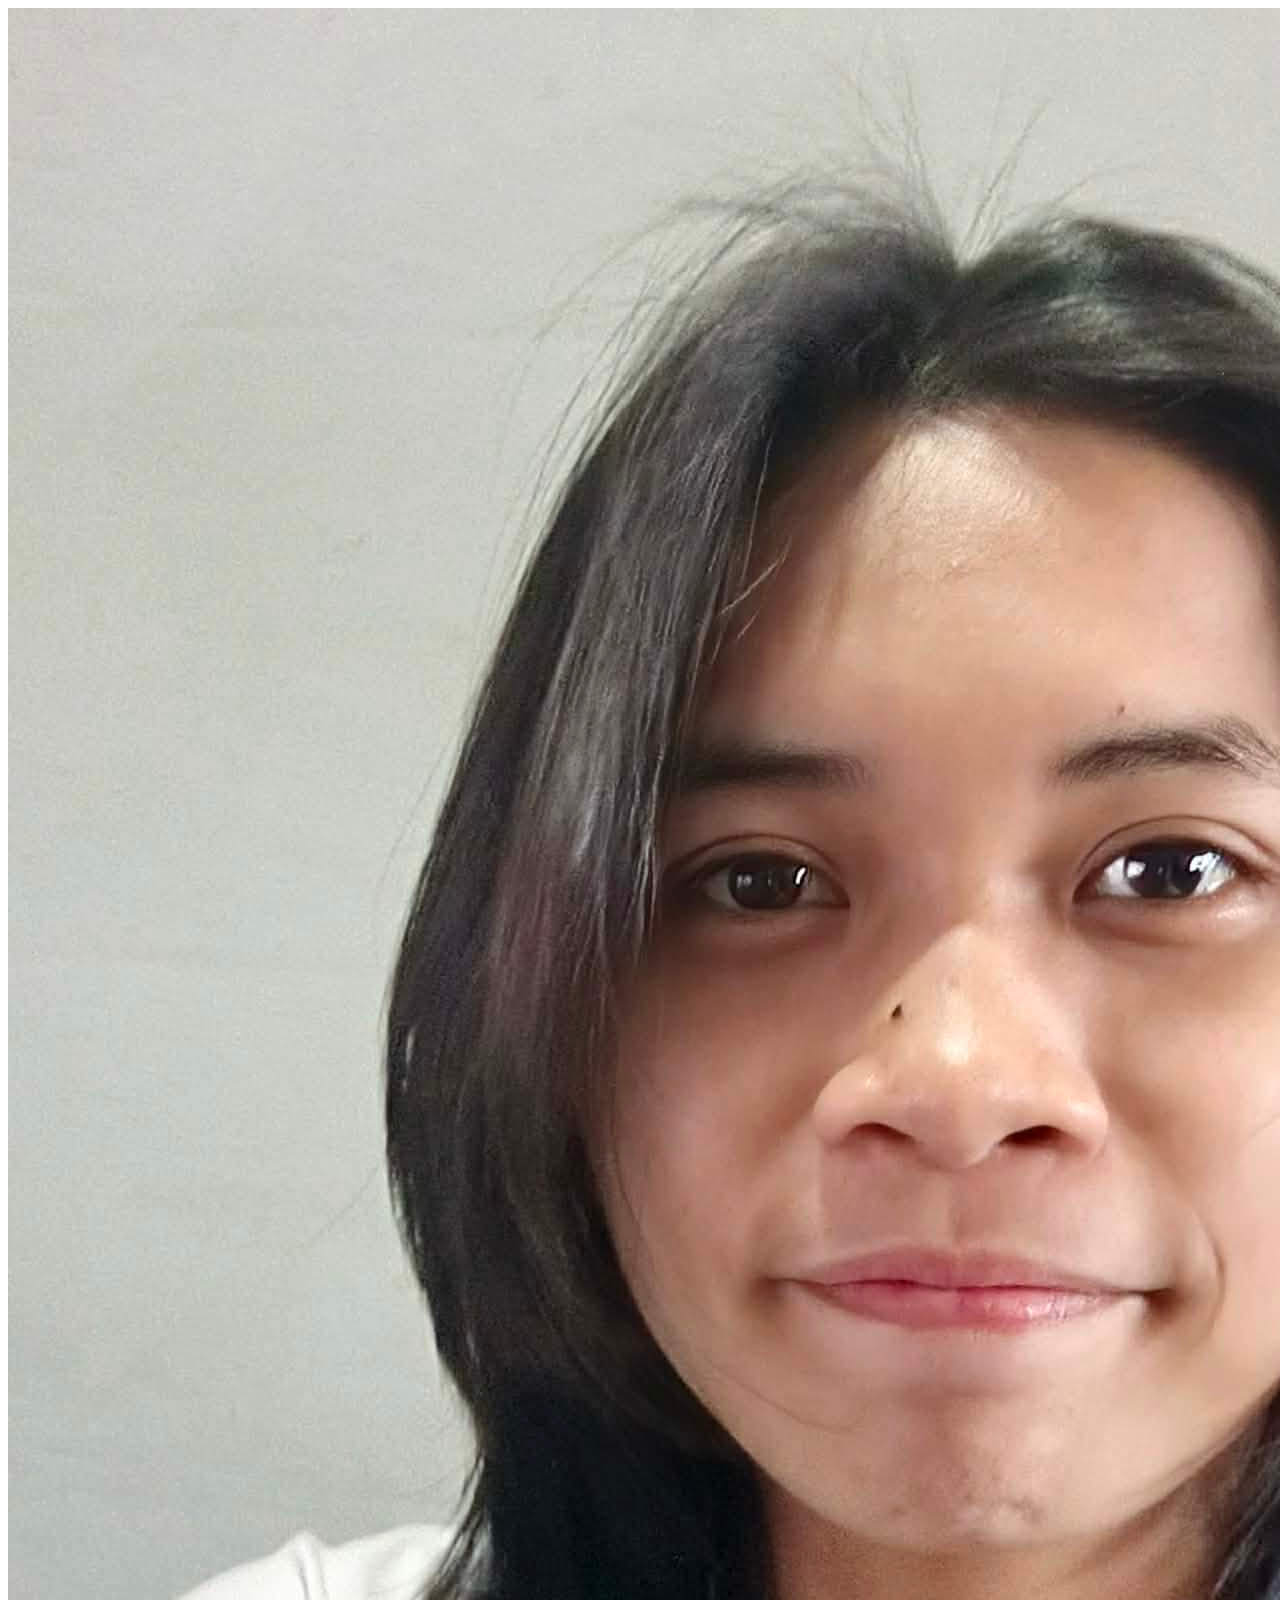
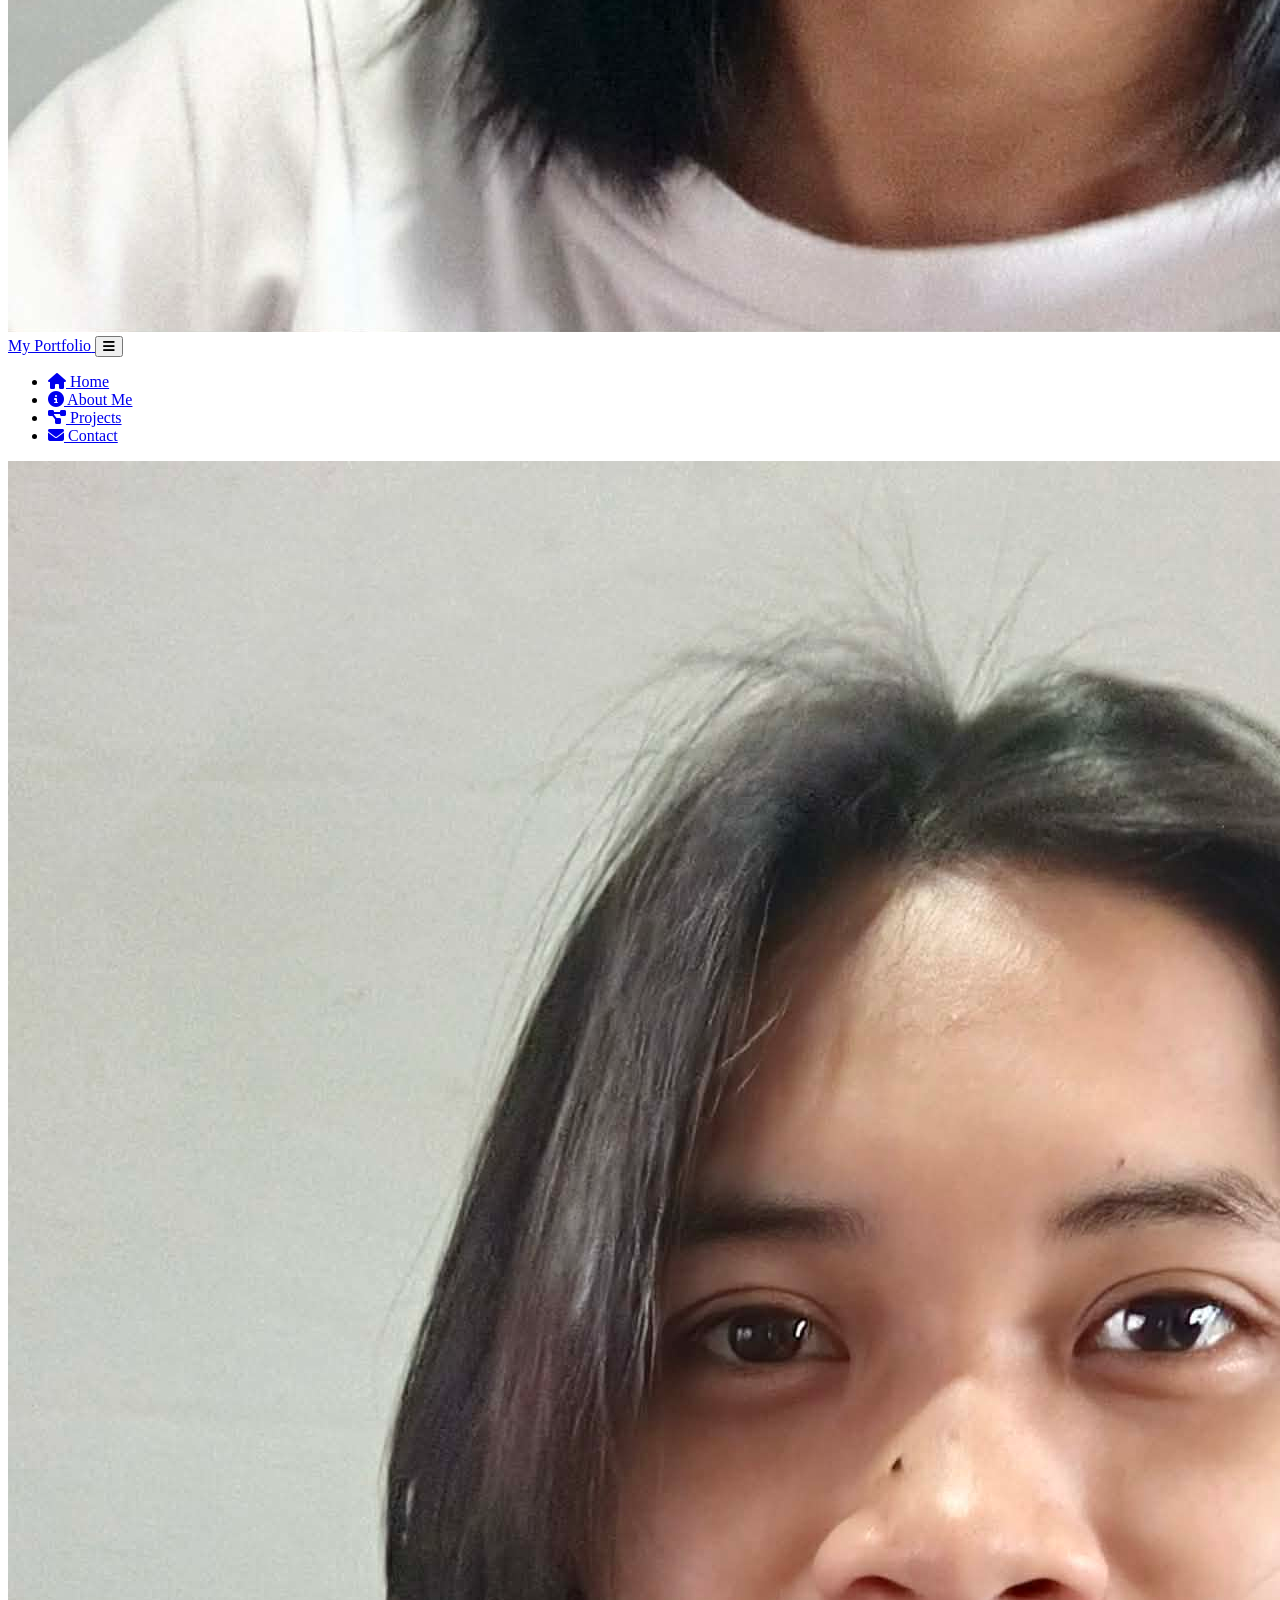
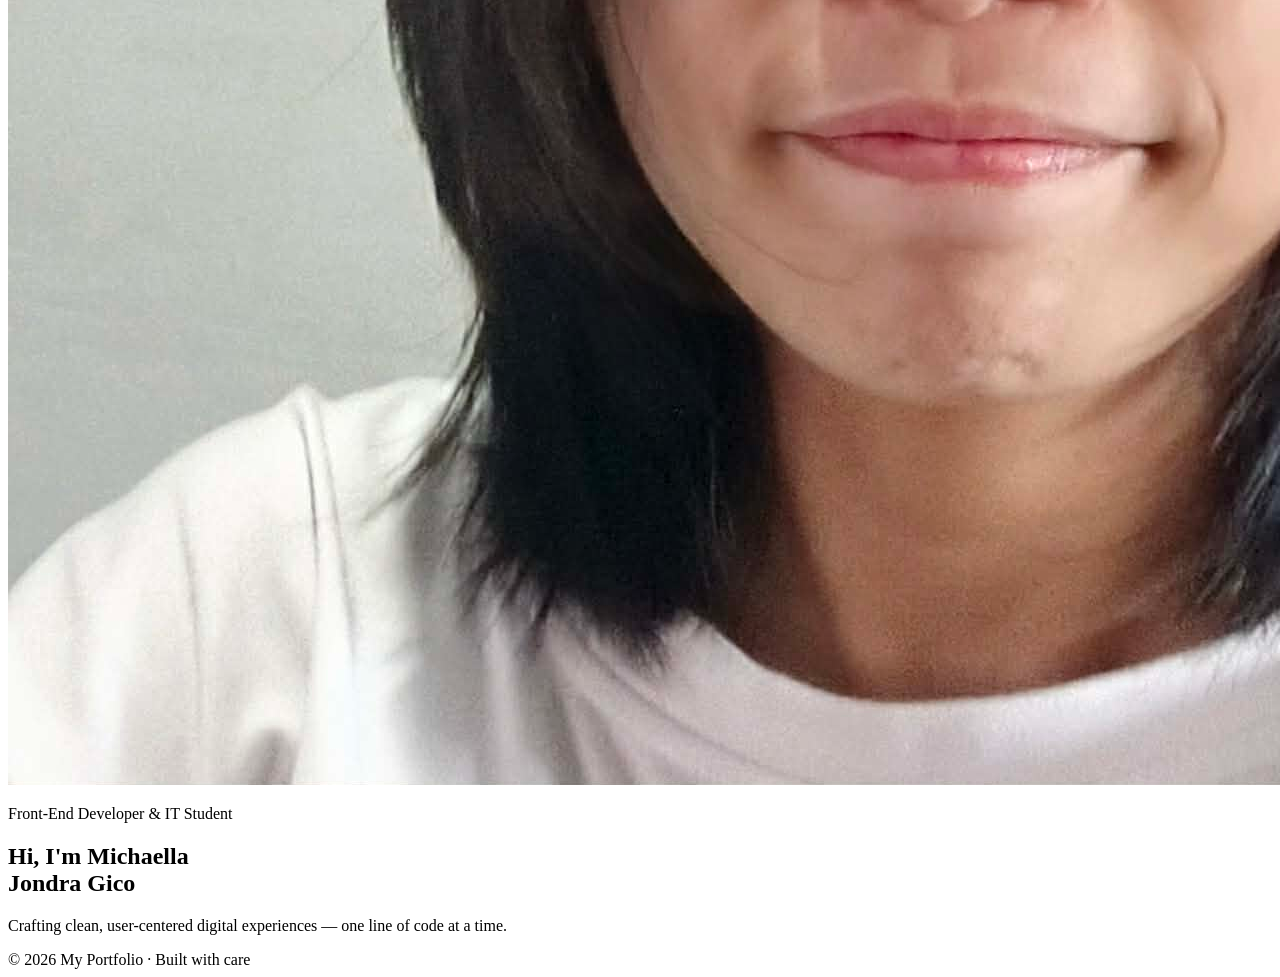
==== Gico/Portfolio.html @ 1b12b4a1 "Hero Section Structure added & nav-bar layout" ====
<!DOCTYPE html>
<html lang="en">
<head>
  <meta charset="UTF-8" />
  <meta name="viewport" content="width=device-width, initial-scale=1.0"/>
  <title>My Portfolio</title>
  <link href="https://fonts.googleapis.com/css2?family=DM+Serif+Display:ital@0;1&family=DM+Sans:wght@300;400;500;600&display=swap" rel="stylesheet"/>
  <link rel="stylesheet" href="https://cdnjs.cloudflare.com/ajax/libs/font-awesome/6.5.0/css/all.min.css"/>
  <link rel="stylesheet" href="style.css"/>
</head>
<body>

  <!-- NAV -->
  <nav>
    <a class="nav-brand" href="#home">
      <div class="nav-avatar">
        <img src="gico.jpg" alt="profile_photo">
      </div>
      <span class="nav-brand-name">My Portfolio</span>
    </a>

    <button class="nav-toggle" id="navToggle" aria-label="Toggle menu">
      <i class="fa-solid fa-bars"></i>
    </button>

    <ul class="nav-links" id="navLinks">
      <li><a href="#home" class="active"><i class="fa-solid fa-house"></i> Home</a></li>
      <li><a href="#about"><i class="fa-solid fa-circle-info"></i> About Me</a></li>
      <li><a href="#projects"><i class="fa-solid fa-diagram-project"></i> Projects</a></li>
      <li><a href="#contact"><i class="fa-solid fa-envelope"></i> Contact</a></li>
    </ul>
  </nav>

  <main>
    <!-- HERO -->
    <section class="hero" id="home">
      <div class="hero-avatar">
        <img src="gico.jpg" alt="Michaella Jondra Gico">
      </div>
      <p class="hero-role">Front-End Developer &amp; IT Student</p>
      <h1>Hi, I'm Michaella<br>Jondra Gico</h1>
      <p class="hero-sub">Crafting clean, user-centered digital experiences — one line of code at a time.</p>
    </section>

    
  </main>

  <footer>
    &copy; 2026 My Portfolio · Built with care
  </footer>
</body>
</html>
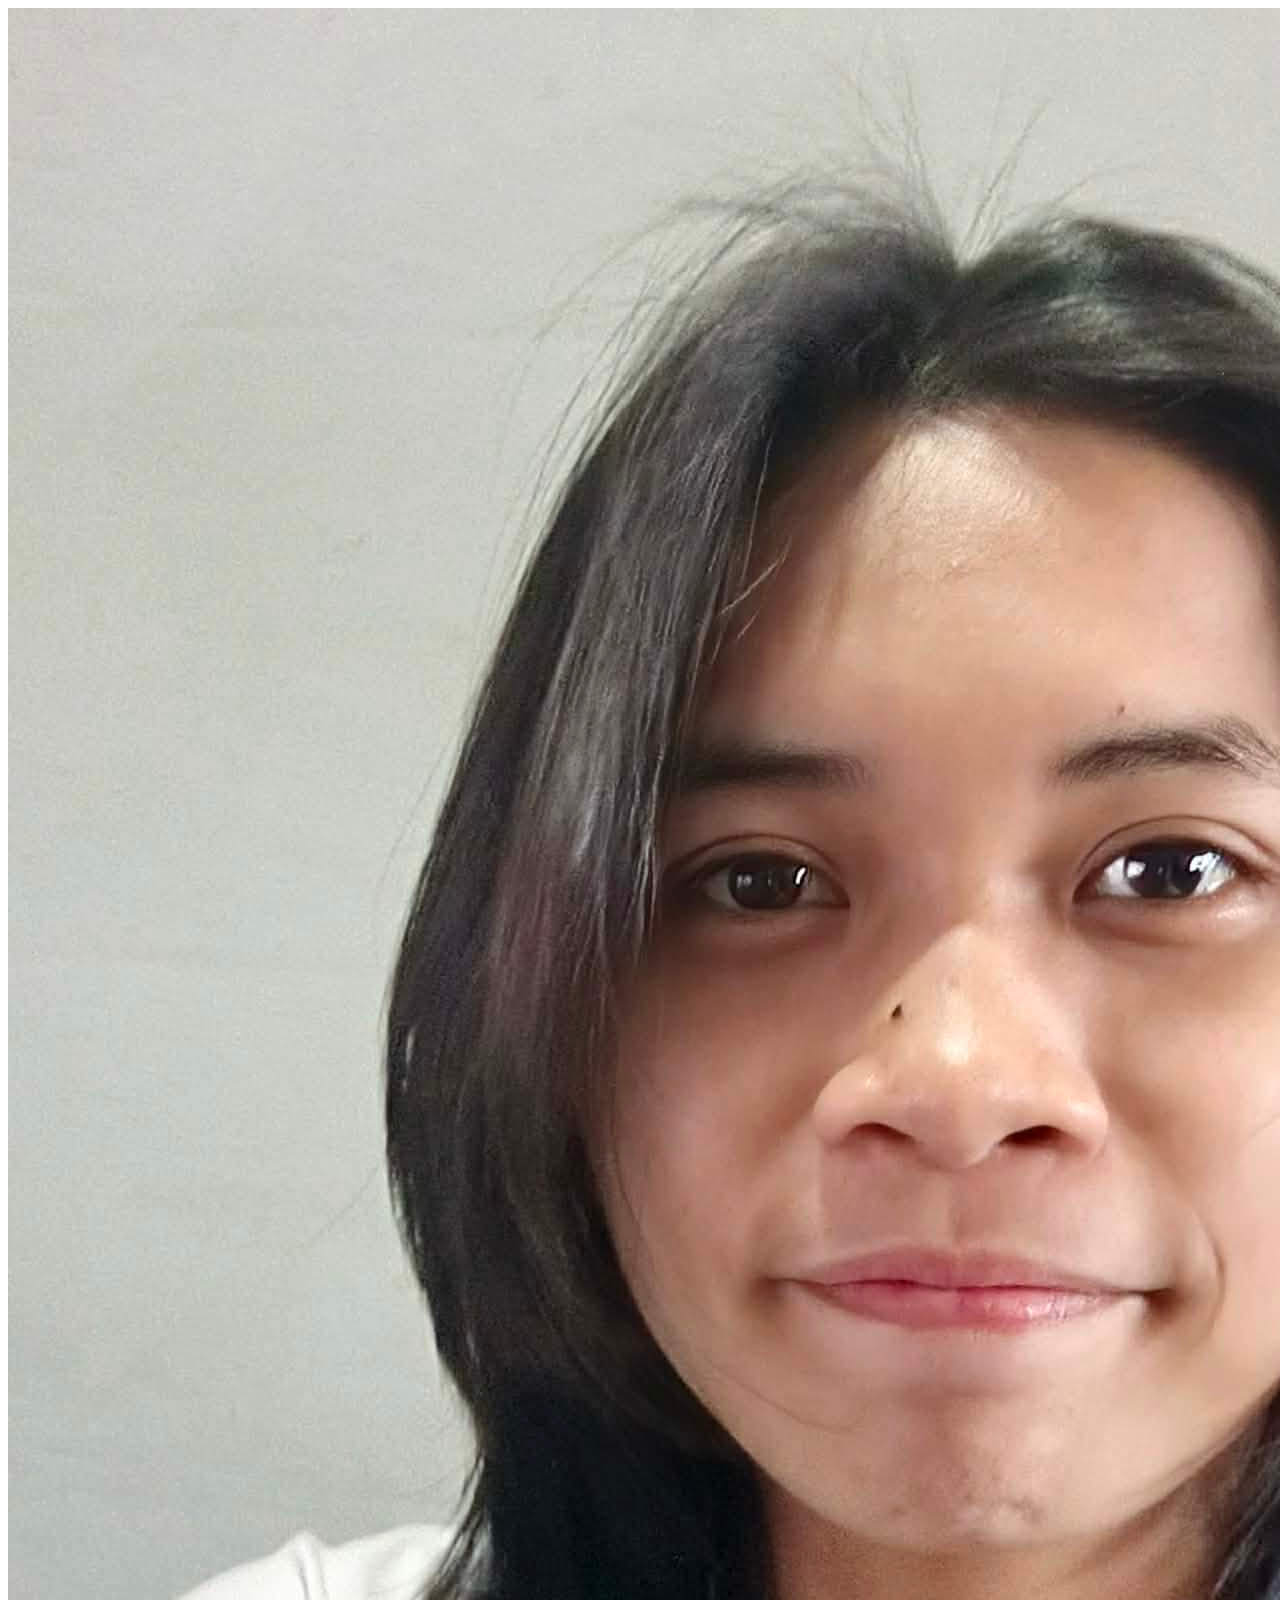
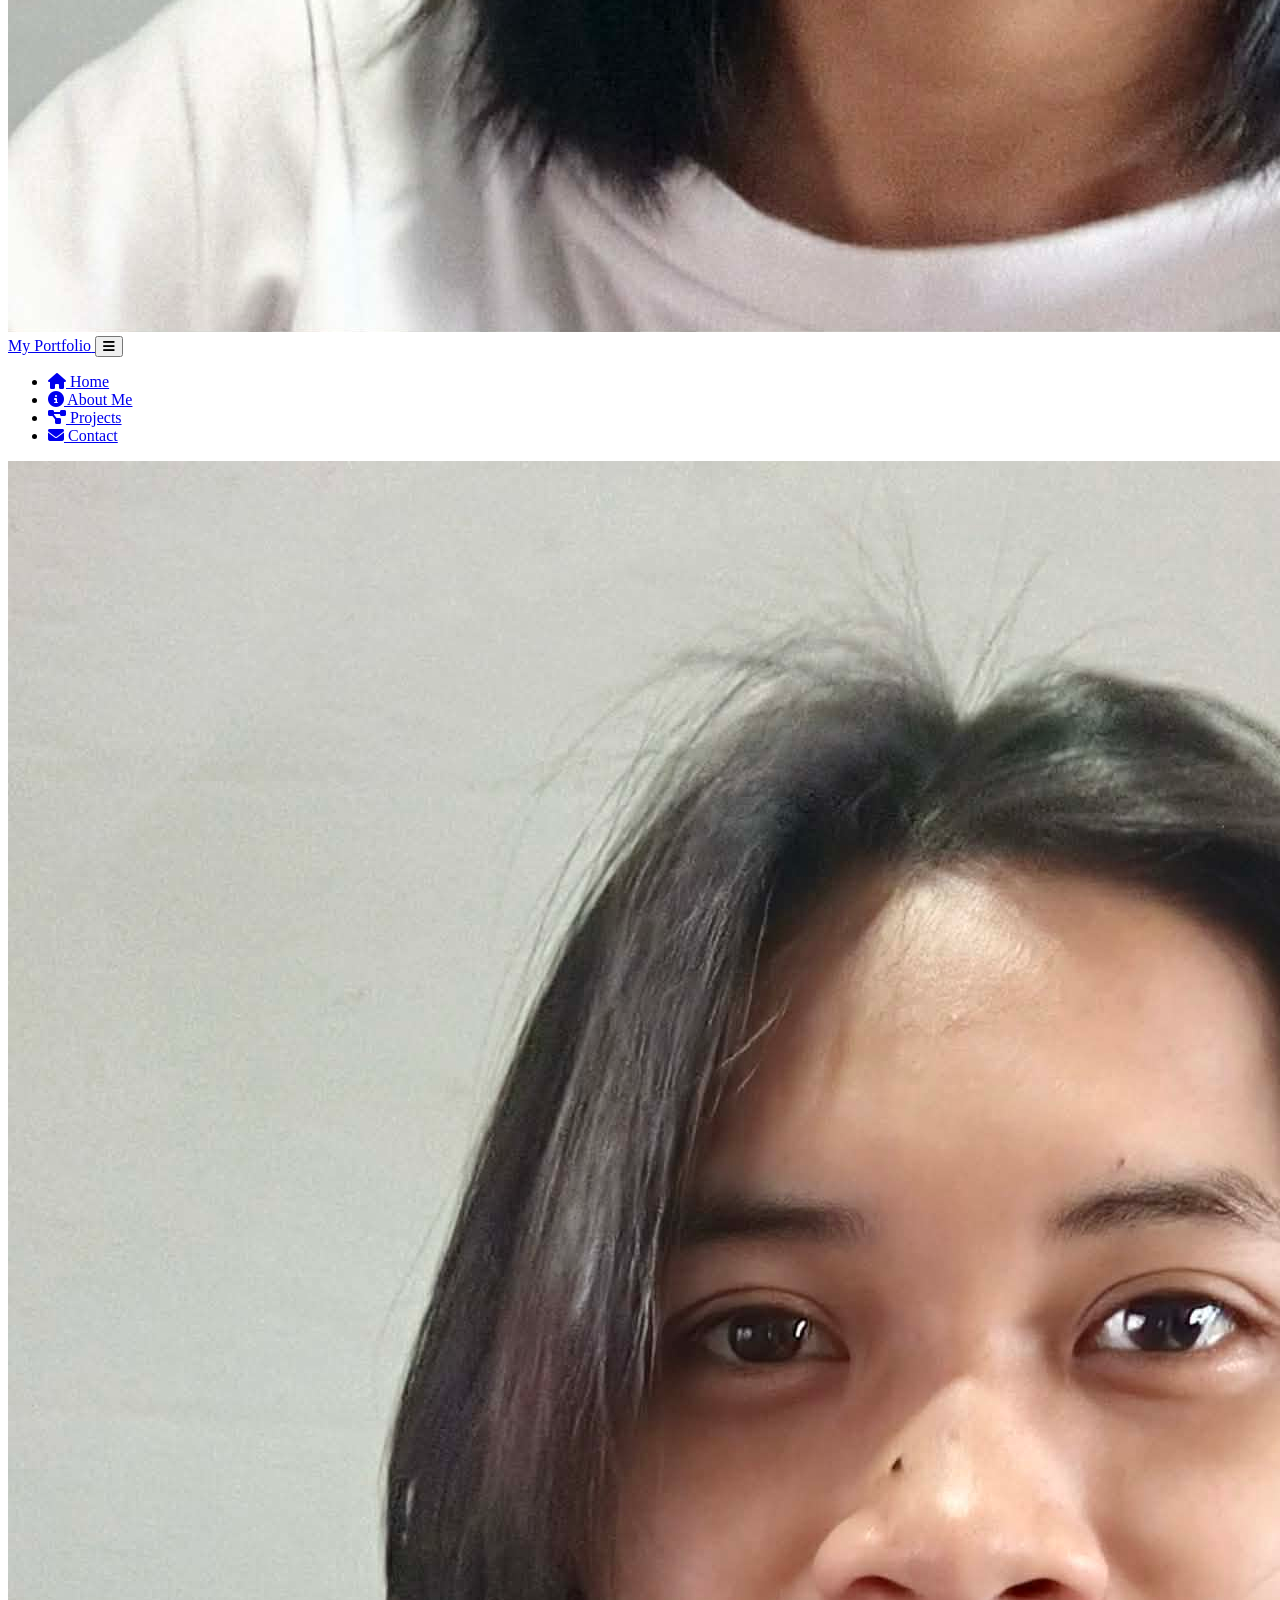
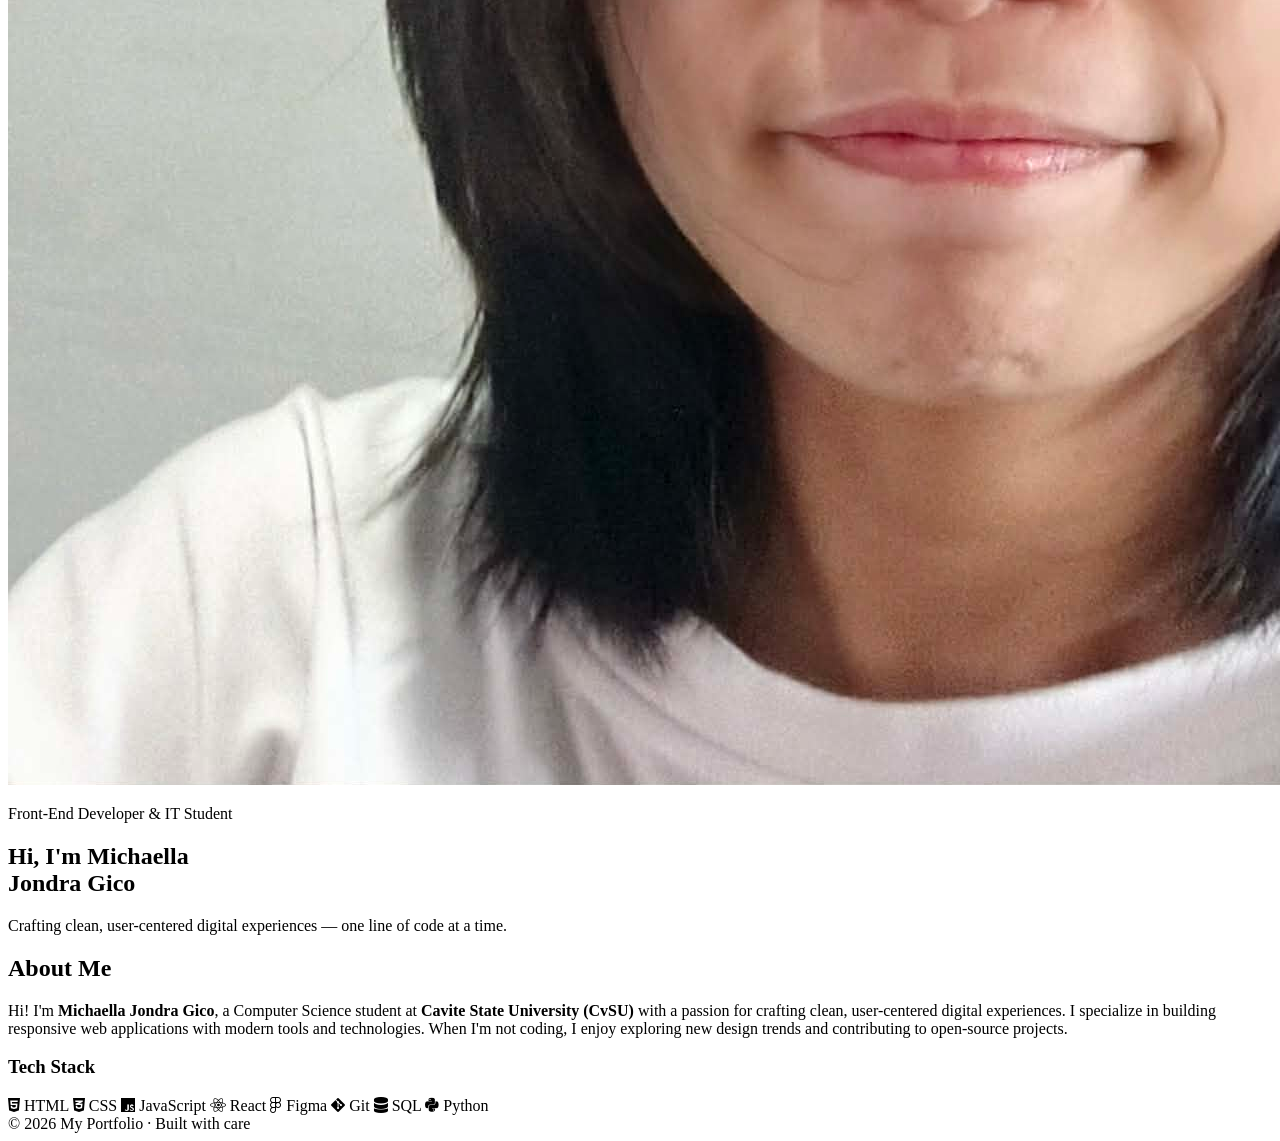
==== commit 351678d0: "About Section structure added" ====
--- a/Gico/Portfolio.html
+++ b/Gico/Portfolio.html
@@ -42,6 +42,32 @@
       <p class="hero-sub">Crafting clean, user-centered digital experiences — one line of code at a time.</p>
     </section>
 
+    <!-- ABOUT -->
+    <section id="about">
+      <div class="section-card">
+        <h2>About Me</h2>
+        <p class="about-text">
+          Hi! I'm <strong>Michaella Jondra Gico</strong>, a Computer Science student at <strong>Cavite State University (CvSU)</strong> with a passion for crafting clean, user-centered digital experiences.
+          I specialize in building responsive web applications with modern tools and technologies.
+          When I'm not coding, I enjoy exploring new design trends and contributing to open-source projects.
+        </p>
+        <div class="skills-section">
+          <h3>Tech Stack</h3>
+          <div class="skills-tags">
+            <span class="skill-tag"><i class="fa-brands fa-html5"></i> HTML</span>
+            <span class="skill-tag"><i class="fa-brands fa-css3-alt"></i> CSS</span>
+            <span class="skill-tag"><i class="fa-brands fa-js"></i> JavaScript</span>
+            <span class="skill-tag"><i class="fa-brands fa-react"></i> React</span>
+            <span class="skill-tag"><i class="fa-brands fa-figma"></i> Figma</span>
+            <span class="skill-tag"><i class="fa-brands fa-git-alt"></i> Git</span>
+            <span class="skill-tag"><i class="fa-solid fa-database"></i> SQL</span>
+            <span class="skill-tag"><i class="fa-brands fa-python"></i> Python</span>
+          </div>
+        </div>
+
+      </div>
+    </section>
+
     
   </main>
 
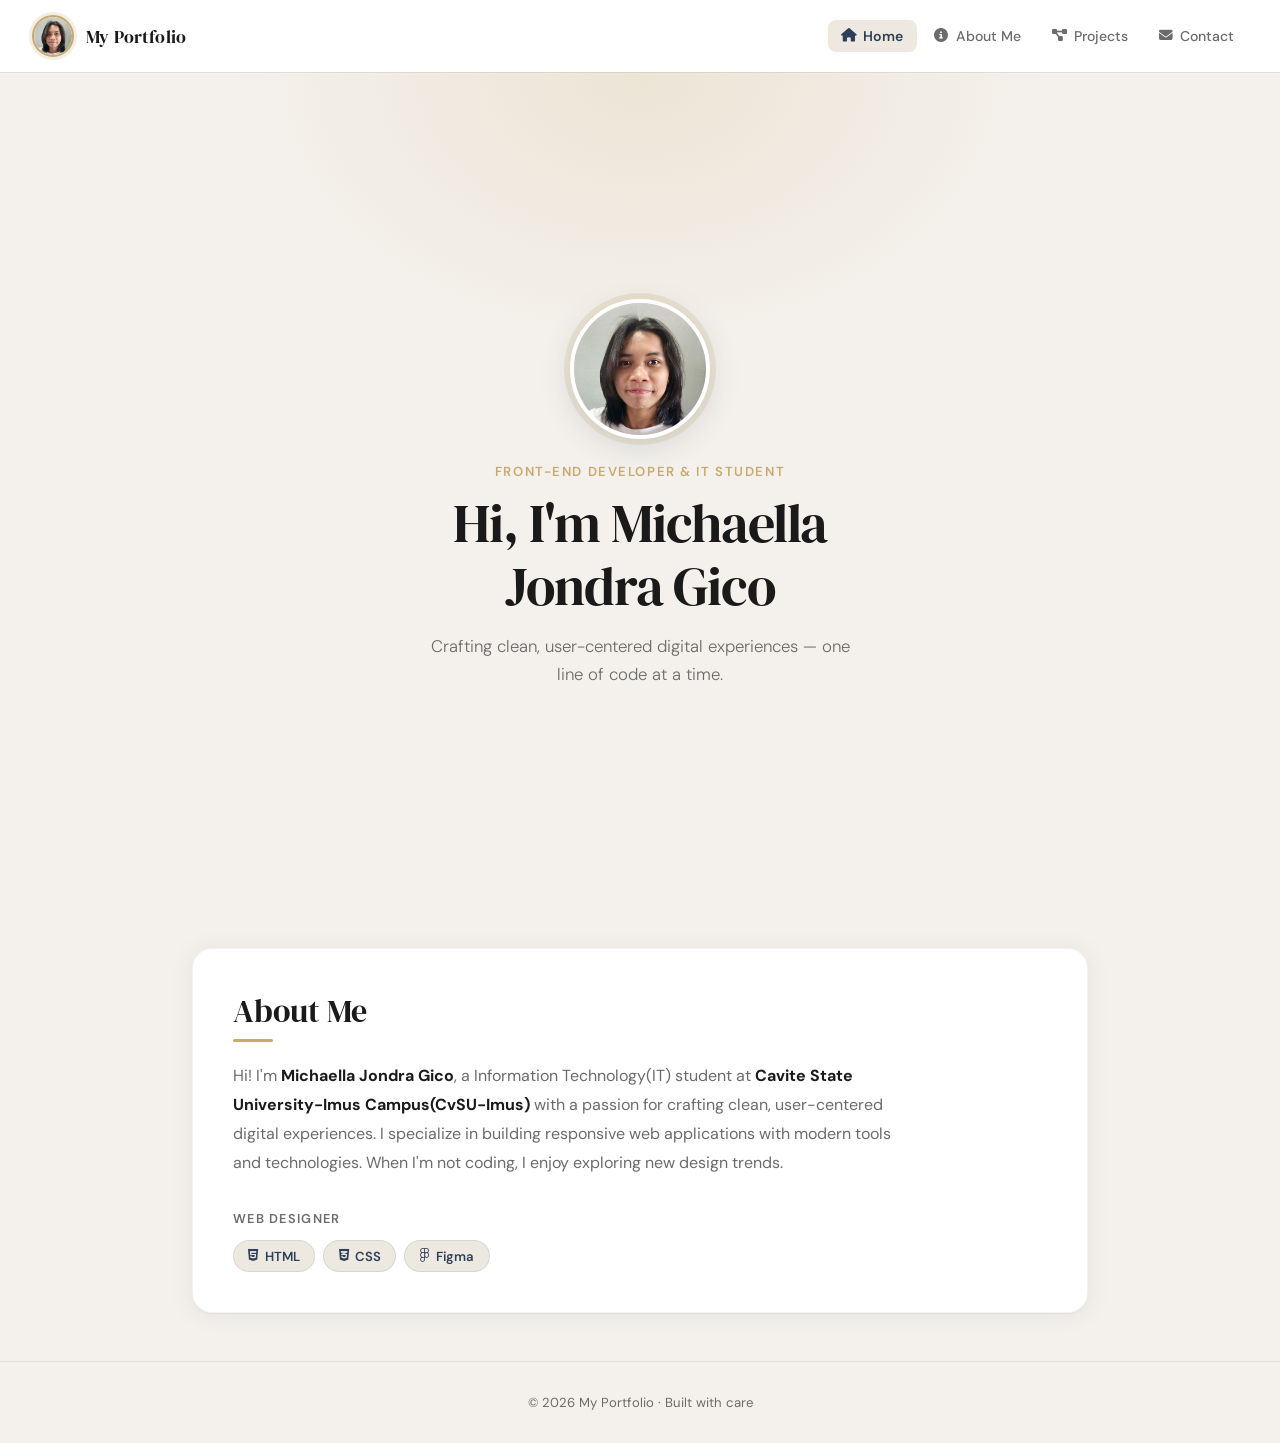
==== commit 8f81257d: "styling the about section and footer" ====
--- a/Gico/Portfolio.html
+++ b/Gico/Portfolio.html
@@ -47,21 +47,18 @@
       <div class="section-card">
         <h2>About Me</h2>
         <p class="about-text">
-          Hi! I'm <strong>Michaella Jondra Gico</strong>, a Computer Science student at <strong>Cavite State University (CvSU)</strong> with a passion for crafting clean, user-centered digital experiences.
+          Hi! I'm <strong>Michaella Jondra Gico</strong>, a Information Technology(IT) student at 
+          <strong>Cavite State University-Imus Campus(CvSU-Imus)</strong> with a passion for crafting clean, 
+          user-centered digital experiences.
           I specialize in building responsive web applications with modern tools and technologies.
-          When I'm not coding, I enjoy exploring new design trends and contributing to open-source projects.
+          When I'm not coding, I enjoy exploring new design trends.
         </p>
         <div class="skills-section">
-          <h3>Tech Stack</h3>
+          <h3>Web Designer</h3>
           <div class="skills-tags">
             <span class="skill-tag"><i class="fa-brands fa-html5"></i> HTML</span>
             <span class="skill-tag"><i class="fa-brands fa-css3-alt"></i> CSS</span>
-            <span class="skill-tag"><i class="fa-brands fa-js"></i> JavaScript</span>
-            <span class="skill-tag"><i class="fa-brands fa-react"></i> React</span>
             <span class="skill-tag"><i class="fa-brands fa-figma"></i> Figma</span>
-            <span class="skill-tag"><i class="fa-brands fa-git-alt"></i> Git</span>
-            <span class="skill-tag"><i class="fa-solid fa-database"></i> SQL</span>
-            <span class="skill-tag"><i class="fa-brands fa-python"></i> Python</span>
           </div>
         </div>
 
--- a/Gico/style.css
+++ b/Gico/style.css
@@ -0,0 +1,317 @@
+*, *::before, *::after { box-sizing: border-box; margin: 0; padding: 0; }
+
+:root {
+  --bg: #f4f1ec;
+  --bg2: #ede9e1;
+  --surface: #ffffff;
+  --text: #1a1a1a;
+  --muted: #6b6b6b;
+  --accent: #2e4057;
+  --accent2: #c9a96e;
+  --nav-h: 72px;
+  --card-radius: 20px;
+  --card-shadow: 0 2px 24px rgba(46,64,87,.08), 0 1px 0 rgba(0,0,0,.04);
+}
+
+html { scroll-behavior: smooth; }
+
+body {
+  font-family: 'DM Sans', sans-serif;
+  background: var(--bg);
+  color: var(--text);
+  min-height: 100vh;
+}
+
+/* ── NAV ── */
+nav {
+  position: fixed;
+  top: 0; left: 0; right: 0;
+  height: var(--nav-h);
+  background: var(--surface);
+  box-shadow: 0 1px 0 rgba(0,0,0,.08);
+  display: flex;
+  align-items: center;
+  padding: 0 2rem;
+  z-index: 100;
+  gap: 1rem;
+}
+
+.nav-brand {
+  display: flex;
+  align-items: center;
+  gap: .75rem;
+  text-decoration: none;
+  flex: 1;
+}
+
+.nav-avatar {
+  width: 42px;
+  height: 42px;
+  border-radius: 50%;
+  border: 2.5px solid var(--accent2);
+  background: var(--bg2);
+  display: flex;
+  align-items: center;
+  justify-content: center;
+  overflow: hidden;
+  flex-shrink: 0;
+  box-shadow: 0 0 0 3px rgba(201,169,110,.2);
+}
+
+.nav-avatar img {
+  width: 100%;
+  height: 100%;
+  object-fit: cover;
+  display: block;
+  border-radius: 50%;
+}
+
+.nav-brand-name {
+  font-family: 'DM Serif Display', serif;
+  font-size: 1.15rem;
+  color: var(--text);
+  letter-spacing: .01em;
+}
+
+.nav-links {
+  display: flex;
+  align-items: center;
+  gap: .25rem;
+  list-style: none;
+}
+
+.nav-links a {
+  display: flex;
+  align-items: center;
+  gap: .45rem;
+  padding: .45rem .85rem;
+  border-radius: 8px;
+  text-decoration: none;
+  font-size: .88rem;
+  font-weight: 500;
+  color: var(--muted);
+  transition: background .18s, color .18s;
+  white-space: nowrap;
+}
+
+.nav-links a i { font-size: .85rem; }
+
+.nav-links a:hover,
+.nav-links a.active {
+  background: var(--bg2);
+  color: var(--accent);
+}
+
+.nav-links a.active {
+  color: var(--accent);
+  font-weight: 600;
+}
+
+.nav-toggle {
+  display: none;
+  background: none;
+  border: none;
+  cursor: pointer;
+  font-size: 1.3rem;
+  color: var(--text);
+  padding: .4rem;
+}
+
+/* ── HERO ── */
+main {
+  padding-top: var(--nav-h);
+}
+
+.hero {
+  min-height: calc(100vh - var(--nav-h));
+  display: flex;
+  flex-direction: column;
+  align-items: center;
+  justify-content: center;
+  text-align: center;
+  padding: 4rem 2rem 3rem;
+  background:
+    radial-gradient(ellipse 60% 50% at 50% 0%, rgba(201,169,110,.18) 0%, transparent 70%),
+    var(--bg);
+}
+
+.hero-avatar {
+  width: 140px;
+  height: 140px;
+  border-radius: 50%;
+  border: 4px solid var(--surface);
+  box-shadow: 0 8px 32px rgba(46,64,87,.15), 0 0 0 6px rgba(201,169,110,.2);
+  margin-bottom: 1.5rem;
+  background: var(--bg2);
+  overflow: hidden;
+  animation: fadeDown .7s ease both;
+  flex-shrink: 0;
+}
+
+.hero-avatar img {
+  width: 100%;
+  height: 100%;
+  object-fit: cover;
+  display: block;
+}
+
+.hero-role {
+  font-size: .82rem;
+  font-weight: 600;
+  letter-spacing: .12em;
+  text-transform: uppercase;
+  color: var(--accent2);
+  margin-bottom: .75rem;
+  animation: fadeUp .6s .1s ease both;
+}
+
+.hero h1 {
+  font-family: 'DM Serif Display', serif;
+  font-size: clamp(2rem, 6vw, 3.4rem);
+  font-weight: 400;
+  color: var(--text);
+  line-height: 1.15;
+  letter-spacing: -.02em;
+  margin-bottom: 1rem;
+  animation: fadeUp .7s .15s ease both;
+}
+
+.hero-sub {
+  font-size: 1.05rem;
+  color: var(--muted);
+  font-weight: 300;
+  max-width: 420px;
+  line-height: 1.65;
+  animation: fadeUp .7s .25s ease both;
+}
+
+.hero-cta {
+  display: flex;
+  gap: 1rem;
+  margin-top: 2.5rem;
+  flex-wrap: wrap;
+  justify-content: center;
+  animation: fadeUp .7s .35s ease both;
+}
+
+/* ── BUTTONS ── */
+.btn {
+  display: inline-flex;
+  align-items: center;
+  gap: .45rem;
+  padding: .75rem 1.75rem;
+  border-radius: 50px;
+  font-size: .9rem;
+  font-weight: 600;
+  cursor: pointer;
+  border: none;
+  text-decoration: none;
+  transition: transform .18s, box-shadow .18s;
+}
+
+.btn:hover { transform: translateY(-2px); box-shadow: 0 8px 24px rgba(0,0,0,.12); }
+
+.btn-primary {
+  background: var(--accent);
+  color: #fff;
+}
+
+.btn-outline {
+  background: transparent;
+  color: var(--accent);
+  border: 1.5px solid var(--accent);
+}
+
+.btn-full { width: 100%; justify-content: center; }
+
+/* ── SECTION LAYOUT ── */
+section {
+  max-width: 960px;
+  margin: 0 auto;
+  padding: 3rem 2rem;
+}
+
+/* ── SECTION CARD ── */
+.section-card {
+  background: var(--surface);
+  border-radius: var(--card-radius);
+  padding: 2.5rem 2.5rem;
+  box-shadow: var(--card-shadow);
+  border: 1px solid rgba(0,0,0,.05);
+}
+
+.section-card h2 {
+  font-family: 'DM Serif Display', serif;
+  font-size: 2rem;
+  font-weight: 400;
+  margin-bottom: 1.25rem;
+  position: relative;
+  display: inline-block;
+}
+
+.section-card h2::after {
+  content: '';
+  display: block;
+  width: 40px;
+  height: 3px;
+  background: var(--accent2);
+  margin-top: .4rem;
+  border-radius: 2px;
+}
+
+/* ── ABOUT ── */
+.about-text {
+  font-size: 1rem;
+  color: var(--muted);
+  line-height: 1.8;
+  max-width: 680px;
+  margin-bottom: 2rem;
+}
+
+.about-text strong { color: var(--text); }
+
+.skills-section h3 {
+  font-size: .8rem;
+  font-weight: 600;
+  text-transform: uppercase;
+  letter-spacing: .1em;
+  color: var(--muted);
+  margin-bottom: .85rem;
+}
+
+.skills-tags {
+  display: flex;
+  flex-wrap: wrap;
+  gap: .5rem;
+}
+
+.skill-tag {
+  display: inline-flex;
+  align-items: center;
+  gap: .4rem;
+  padding: .4rem .9rem;
+  border-radius: 50px;
+  background: var(--bg2);
+  color: var(--accent);
+  font-size: .82rem;
+  font-weight: 600;
+  border: 1px solid rgba(46,64,87,.1);
+  transition: background .18s, transform .18s;
+}
+
+.skill-tag:hover {
+  background: var(--accent);
+  color: #fff;
+  transform: translateY(-2px);
+}
+
+.skill-tag i { font-size: .85rem; }
+
+/* ── FOOTER ── */
+footer {
+  text-align: center;
+  padding: 2rem;
+  font-size: .82rem;
+  color: var(--muted);
+  border-top: 1px solid rgba(0,0,0,.07);
+}
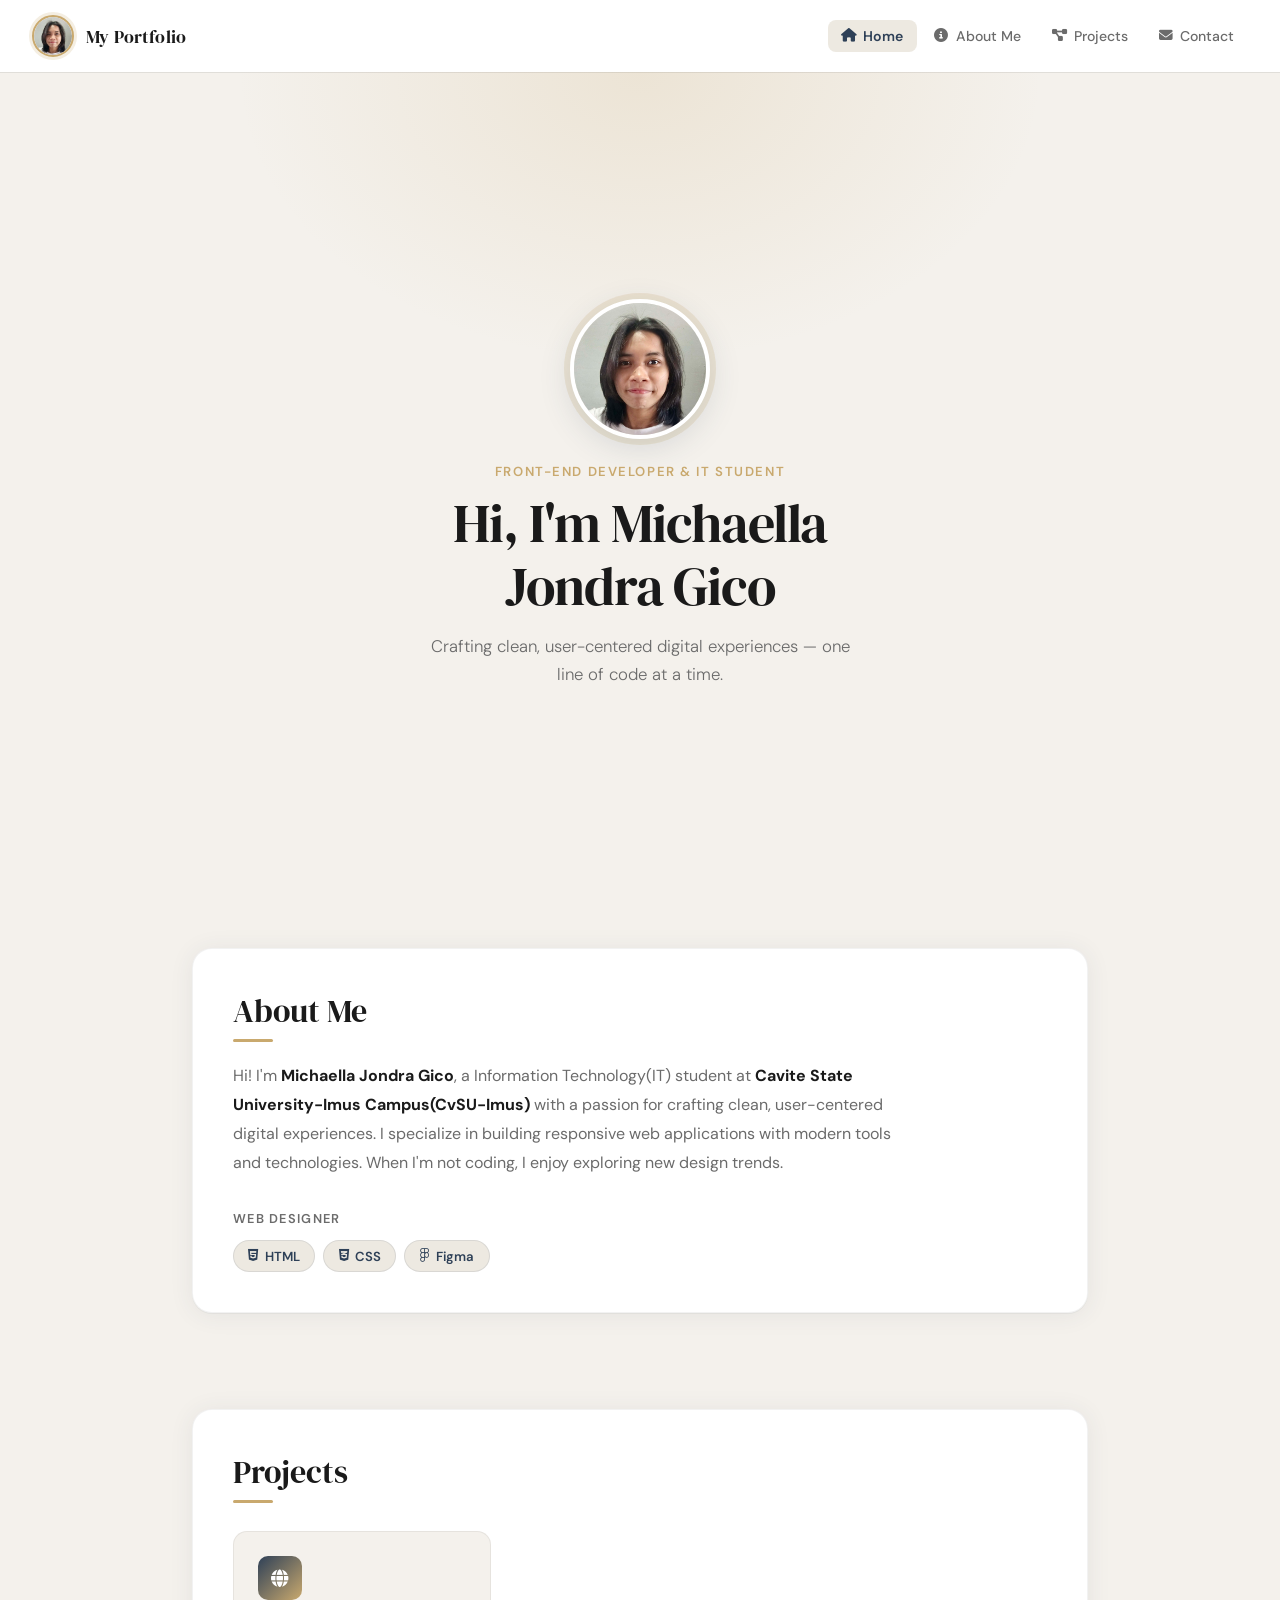
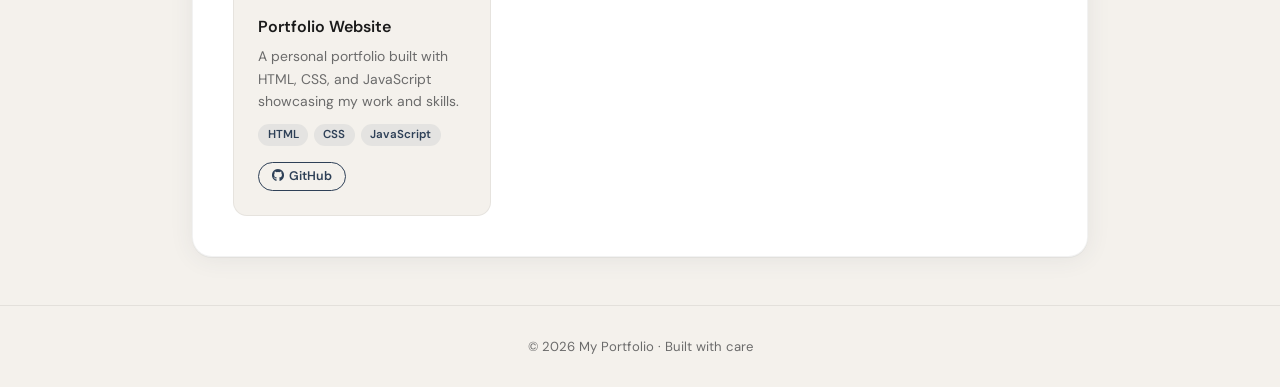
==== commit 0ba362d7: "Added project section, styled and inserted a project" ====
--- a/Gico/Portfolio.html
+++ b/Gico/Portfolio.html
@@ -65,6 +65,34 @@
       </div>
     </section>
 
+    <!-- PROJECTS -->
+    <section id="projects">
+      <div class="section-card">
+
+        <h2>Projects</h2>
+
+        <div class="projects-grid">
+
+          <!-- Project Card 1: Portfolio Website -->
+          <div class="project-card">
+            <div class="project-icon"><i class="fa-solid fa-globe"></i></div>
+            <h3>Portfolio Website</h3>
+            <p>A personal portfolio built with HTML, CSS, and JavaScript showcasing my work and skills.</p>
+            <!-- Tech stack tags -->
+            <div class="project-tags">
+              <span>HTML</span><span>CSS</span><span>JavaScript</span>
+            </div>
+            <!-- Action links -->
+            <div class="project-links">
+              <a href="https://github.com/michaellajondragico/Sir-echo-finals.git" target="_blank" class="project-link">
+                <i class="fa-brands fa-github"></i> GitHub
+              </a>
+            </div>
+          </div>
+        </div>
+      </div>
+    </section>
+
     
   </main>
 
--- a/Gico/style.css
+++ b/Gico/style.css
@@ -307,6 +307,109 @@
 
 .skill-tag i { font-size: .85rem; }
 
+/* ── PROJECTS ── */
+.projects-grid {
+  display: grid;
+  grid-template-columns: repeat(auto-fill, minmax(240px, 1fr));
+  gap: 1.25rem;
+  margin-top: .5rem;
+}
+
+.project-card {
+  background: var(--bg);
+  border-radius: 14px;
+  padding: 1.5rem;
+  border: 1px solid rgba(0,0,0,.06);
+  transition: transform .2s, box-shadow .2s;
+  cursor: pointer;
+  display: flex;
+  flex-direction: column;
+  gap: .5rem;
+}
+
+.project-card:hover {
+  transform: translateY(-4px);
+  box-shadow: 0 12px 40px rgba(46,64,87,.1);
+}
+
+.project-icon {
+  width: 44px;
+  height: 44px;
+  border-radius: 10px;
+  background: linear-gradient(135deg, var(--accent), var(--accent2));
+  display: flex;
+  align-items: center;
+  justify-content: center;
+  color: #fff;
+  font-size: 1.1rem;
+  margin-bottom: .5rem;
+  flex-shrink: 0;
+}
+
+.project-card h3 {
+  font-size: 1rem;
+  font-weight: 600;
+}
+
+.project-card > p {
+  font-size: .87rem;
+  color: var(--muted);
+  line-height: 1.6;
+  flex: 1;
+}
+
+.project-tags {
+  display: flex;
+  flex-wrap: wrap;
+  gap: .35rem;
+  margin-top: .25rem;
+}
+
+.project-tags span {
+  font-size: .72rem;
+  font-weight: 600;
+  padding: .2rem .6rem;
+  border-radius: 50px;
+  background: rgba(46,64,87,.08);
+  color: var(--accent);
+}
+
+.project-links {
+  display: flex;
+  gap: .6rem;
+  margin-top: .5rem;
+  flex-wrap: wrap;
+}
+
+.project-link {
+  display: inline-flex;
+  align-items: center;
+  gap: .35rem;
+  font-size: .78rem;
+  font-weight: 600;
+  padding: .35rem .8rem;
+  border-radius: 50px;
+  border: 1.5px solid var(--accent);
+  color: var(--accent);
+  text-decoration: none;
+  transition: background .18s, color .18s;
+}
+
+.project-link:hover {
+  background: var(--accent);
+  color: #fff;
+}
+
+.project-link-demo {
+  border-color: var(--accent2);
+  color: var(--accent2);
+}
+
+.project-link-demo:hover {
+  background: var(--accent2);
+  color: #fff;
+}
+
 /* ── FOOTER ── */
 footer {
   text-align: center;
@@ -314,4 +417,15 @@
   font-size: .82rem;
   color: var(--muted);
   border-top: 1px solid rgba(0,0,0,.07);
+}
+
+/* ── ANIMATIONS ── */
+@keyframes fadeDown {
+  from { opacity: 0; transform: translateY(-20px); }
+  to   { opacity: 1; transform: translateY(0); }
+}
+
+@keyframes fadeUp {
+  from { opacity: 0; transform: translateY(20px); }
+  to   { opacity: 1; transform: translateY(0); }
 }
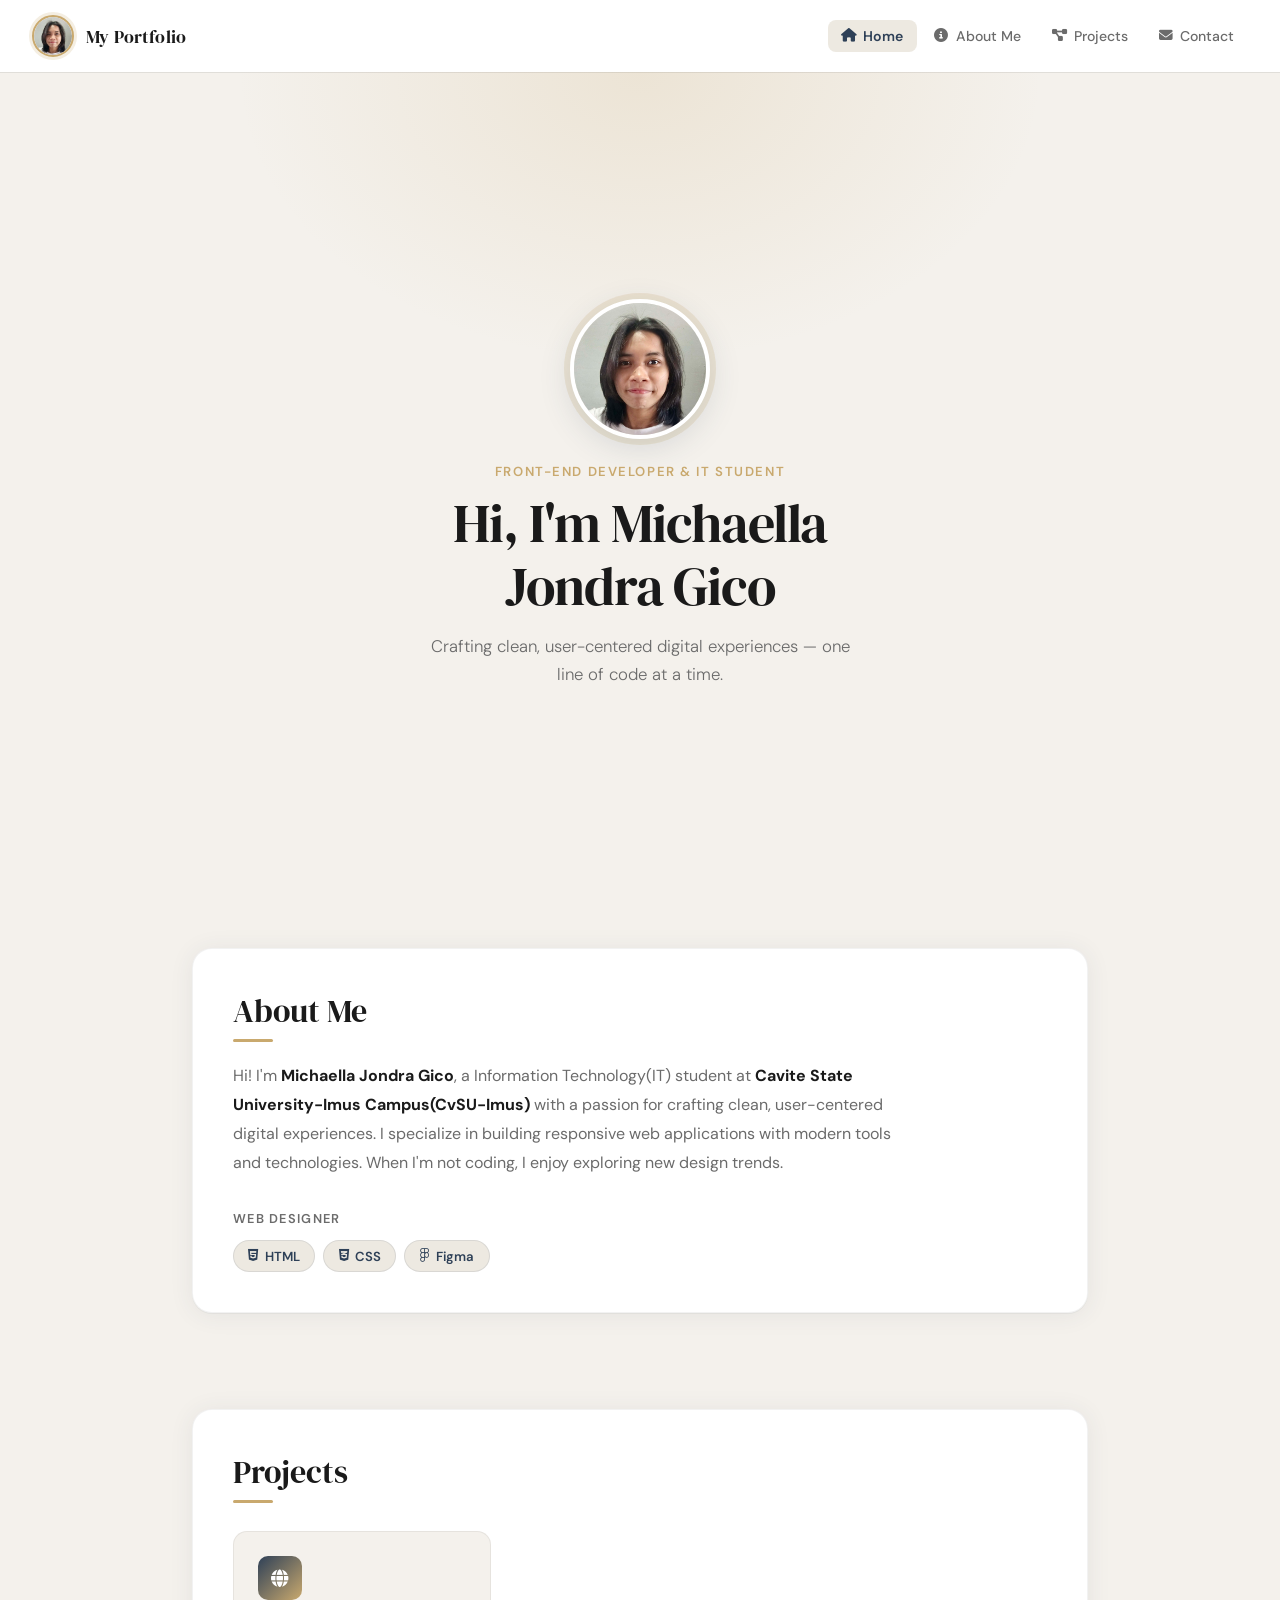
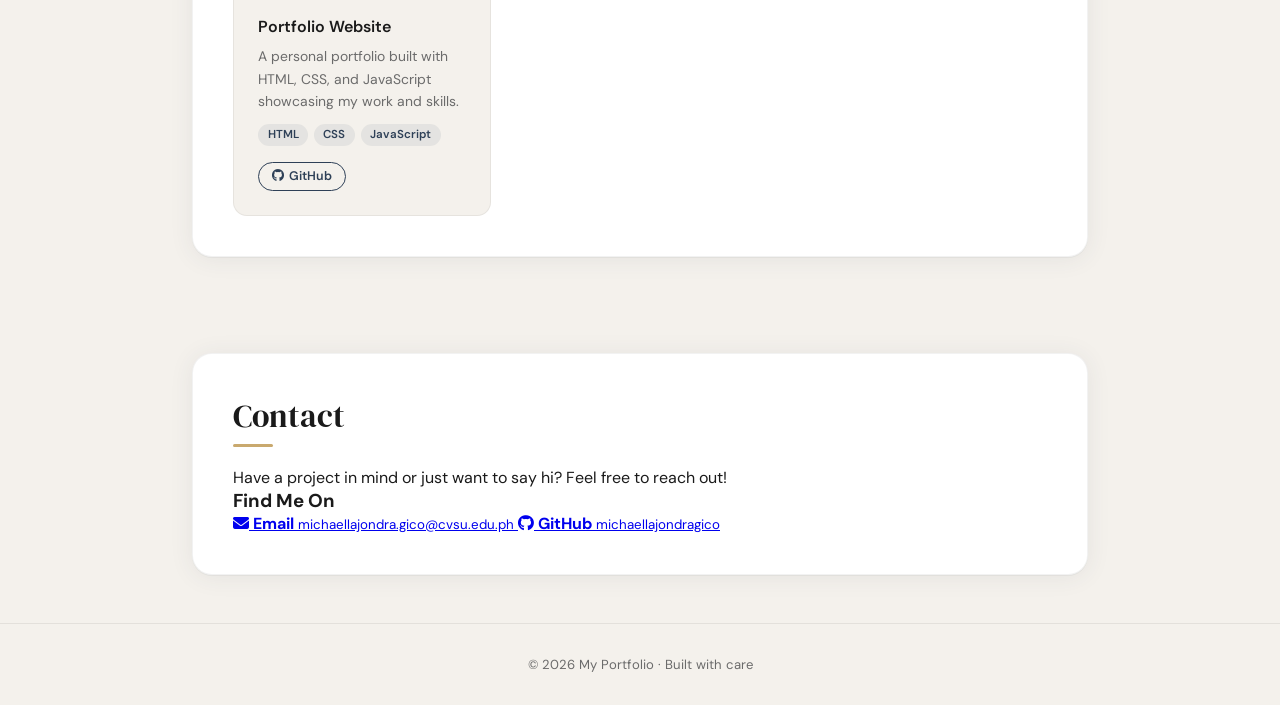
==== commit 8e3f839e: "Added contact section" ====
--- a/Gico/Portfolio.html
+++ b/Gico/Portfolio.html
@@ -93,6 +93,43 @@
       </div>
     </section>
 
+    <!-- CONTACTS -->
+    <section id="contact">
+      <div class="section-card">
+
+        <h2>Contact</h2>
+        <p class="contact-intro">Have a project in mind or just want to say hi? Feel free to reach out!</p>
+
+        <div class="contact-grid">
+
+          <!-- Left column: Social / contact links -->
+          <div class="contact-links-col">
+            <h3>Find Me On</h3>
+            <div class="contact-links">
+
+              <!-- Email -->
+              <a class="contact-link" href="mailto:michaellajondra.gico@cvsu.edu.ph">
+                <i class="fa-solid fa-envelope"></i>
+                <span>
+                  <strong>Email</strong>
+                  <small>michaellajondra.gico@cvsu.edu.ph</small>
+                </span>
+              </a>
+
+              <!-- GitHub -->
+              <a class="contact-link" href="https://github.com/michaellajondragico" target="_blank">
+                <i class="fa-brands fa-github"></i>
+                <span>
+                  <strong>GitHub</strong>
+                  <small>michaellajondragico</small>
+                </span>
+              </a>              
+            </div>
+          </div>          
+        </div>
+      </div>
+    </section>
+
     
   </main>
 
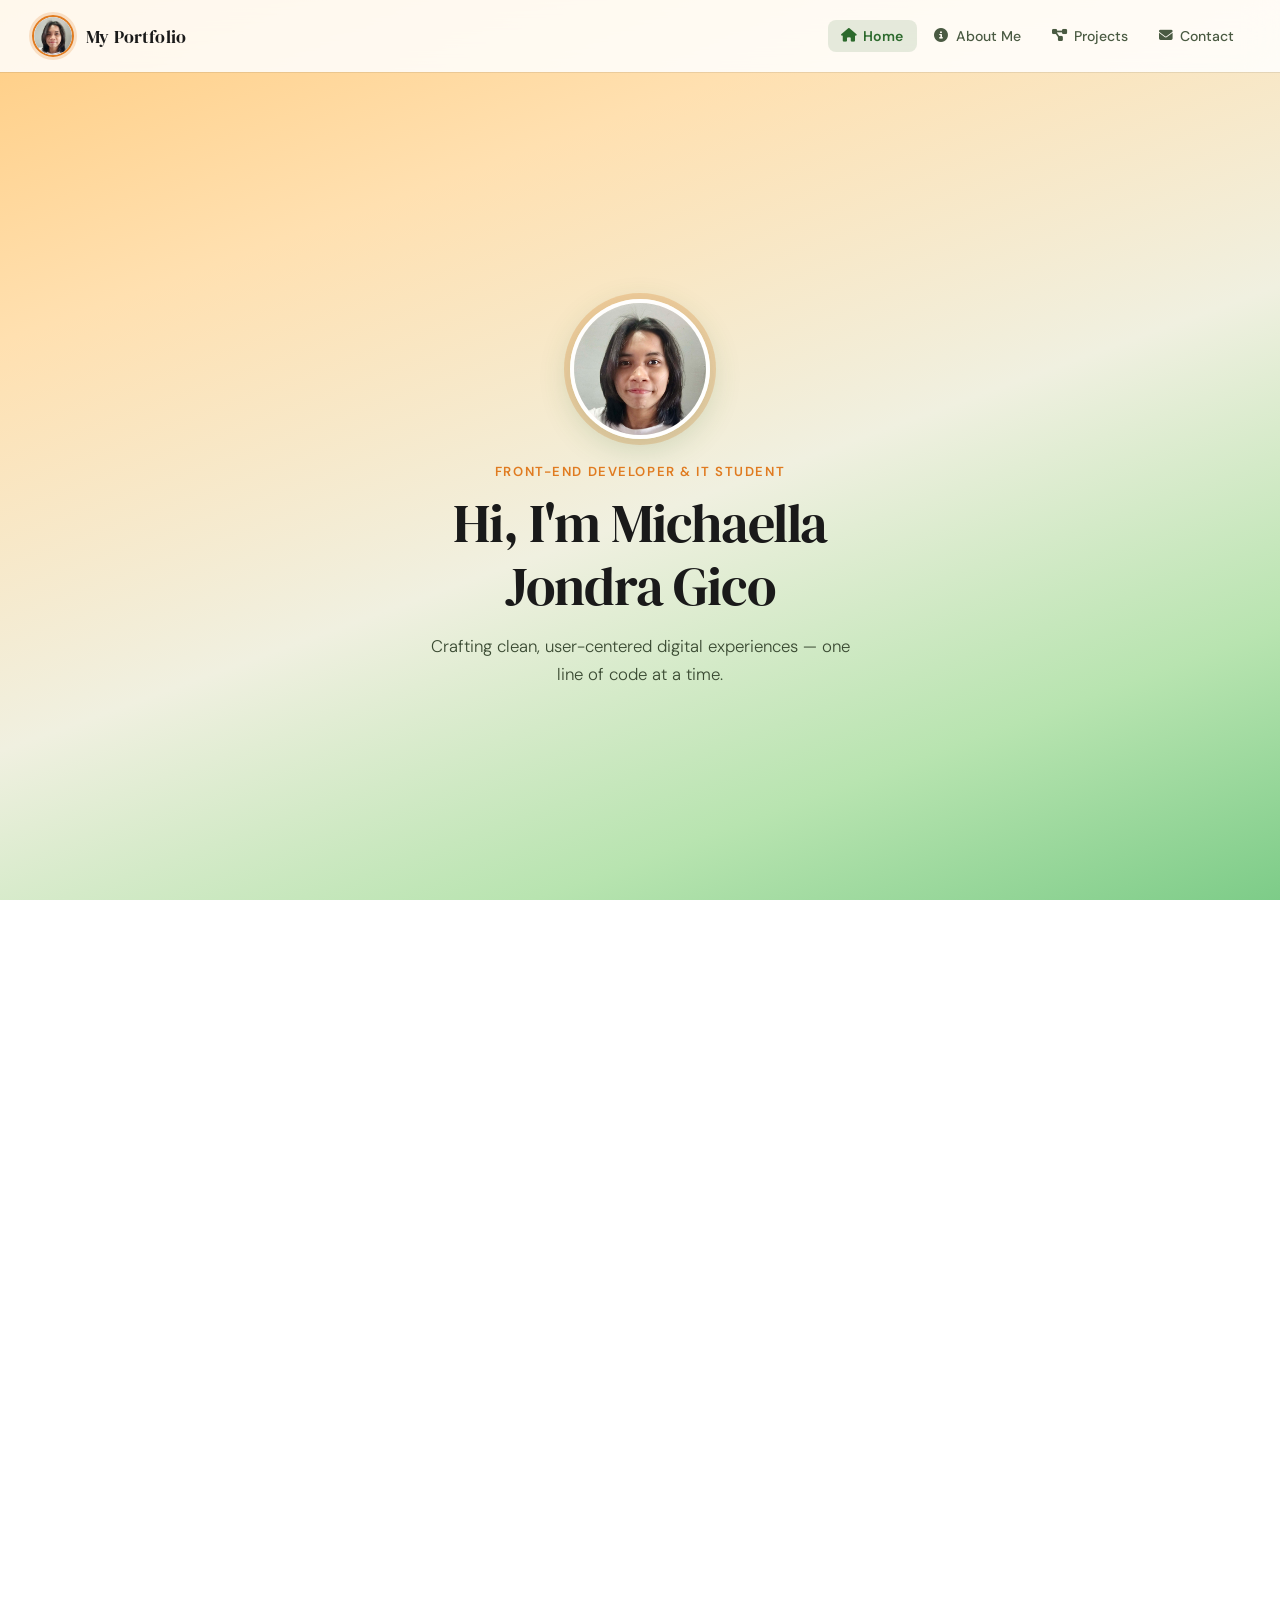
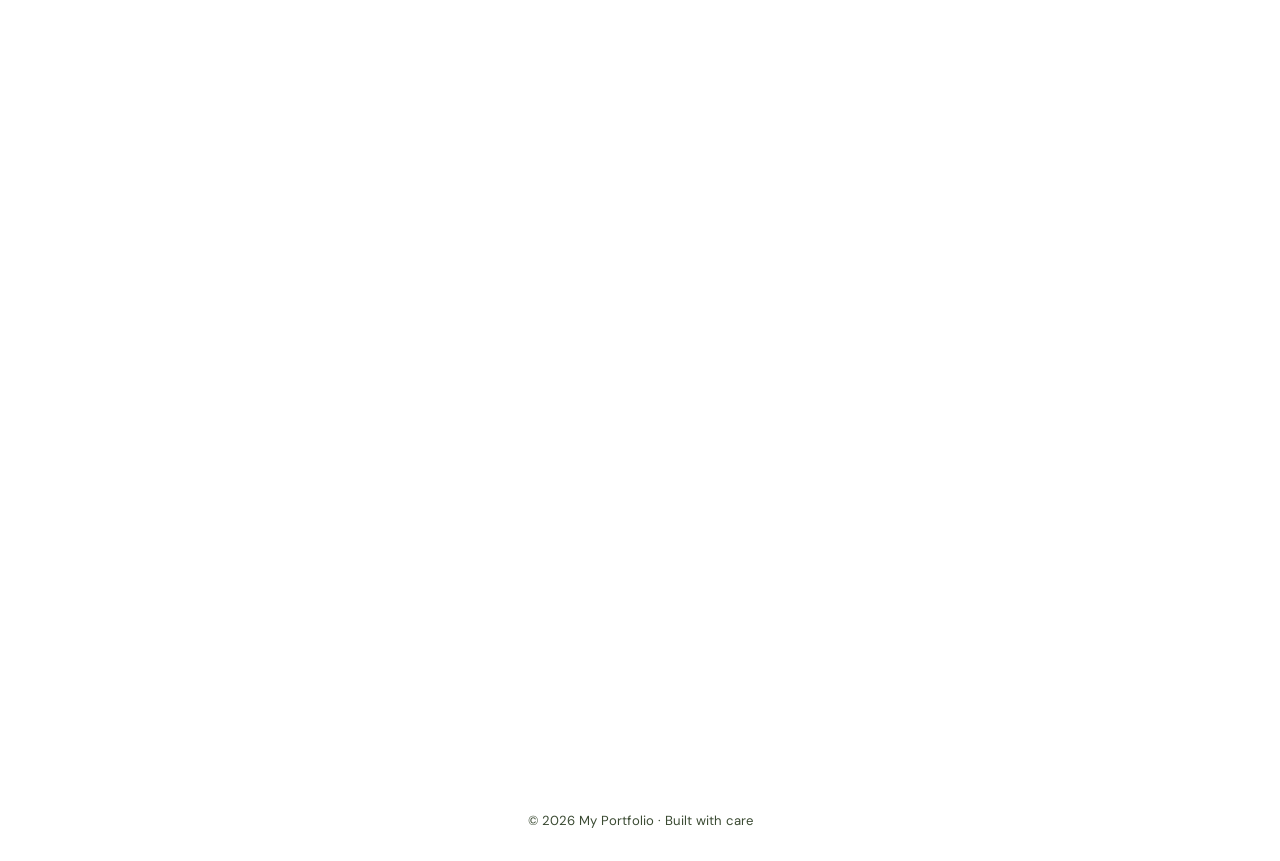
==== commit 0aeb20f9: "change background" ====
--- a/Gico/Portfolio.html
+++ b/Gico/Portfolio.html
@@ -50,7 +50,7 @@
           Hi! I'm <strong>Michaella Jondra Gico</strong>, a Information Technology(IT) student at 
           <strong>Cavite State University-Imus Campus(CvSU-Imus)</strong> with a passion for crafting clean, 
           user-centered digital experiences.
-          I specialize in building responsive web applications with modern tools and technologies.
+          I specialize in web designing with modern tools and technologies.
           When I'm not coding, I enjoy exploring new design trends.
         </p>
         <div class="skills-section">
@@ -137,4 +137,4 @@
     &copy; 2026 My Portfolio · Built with care
   </footer>
 </body>
-</html>
+</html>
--- a/Gico/style.css
+++ b/Gico/style.css
@@ -1,23 +1,28 @@
 *, *::before, *::after { box-sizing: border-box; margin: 0; padding: 0; }
 
 :root {
-  --bg: #f4f1ec;
-  --bg2: #ede9e1;
-  --surface: #ffffff;
+  --bg: rgba(255,255,255,0.45);
+  --bg2: rgba(255,255,255,0.55);
+  --surface: rgba(255,255,255,0.72);
   --text: #1a1a1a;
-  --muted: #6b6b6b;
-  --accent: #2e4057;
-  --accent2: #c9a96e;
+  --muted: #4a5a42;
+  --accent: #2d6a2d;
+  --accent2: #e07b20;
   --nav-h: 72px;
   --card-radius: 20px;
-  --card-shadow: 0 2px 24px rgba(46,64,87,.08), 0 1px 0 rgba(0,0,0,.04);
-}
-
-html { scroll-behavior: smooth; }
+  --card-shadow: 0 2px 24px rgba(45,106,45,.12), 0 1px 0 rgba(0,0,0,.04);
+}
+
+html {
+  scroll-behavior: smooth;
+  min-height: 100%;
+  background: linear-gradient(160deg, #ffcc80 0%, #ffe0b0 25%, #f0f0e0 55%, #b8e4b0 80%, #7dcc88 100%);
+  background-attachment: fixed;
+}
 
 body {
   font-family: 'DM Sans', sans-serif;
-  background: var(--bg);
+  background: transparent;
   color: var(--text);
   min-height: 100vh;
 }
@@ -27,7 +32,9 @@
   position: fixed;
   top: 0; left: 0; right: 0;
   height: var(--nav-h);
-  background: var(--surface);
+  background: rgba(255,255,255,0.85);
+  backdrop-filter: blur(16px);
+  -webkit-backdrop-filter: blur(16px);
   box-shadow: 0 1px 0 rgba(0,0,0,.08);
   display: flex;
   align-items: center;
@@ -55,7 +62,7 @@
   justify-content: center;
   overflow: hidden;
   flex-shrink: 0;
-  box-shadow: 0 0 0 3px rgba(201,169,110,.2);
+  box-shadow: 0 0 0 3px rgba(224,123,32,.2);
 }
 
 .nav-avatar img {
@@ -98,7 +105,7 @@
 
 .nav-links a:hover,
 .nav-links a.active {
-  background: var(--bg2);
+  background: rgba(45,106,45,.12);
   color: var(--accent);
 }
 
@@ -130,17 +137,15 @@
   justify-content: center;
   text-align: center;
   padding: 4rem 2rem 3rem;
-  background:
-    radial-gradient(ellipse 60% 50% at 50% 0%, rgba(201,169,110,.18) 0%, transparent 70%),
-    var(--bg);
+  background: transparent;
 }
 
 .hero-avatar {
   width: 140px;
   height: 140px;
   border-radius: 50%;
-  border: 4px solid var(--surface);
-  box-shadow: 0 8px 32px rgba(46,64,87,.15), 0 0 0 6px rgba(201,169,110,.2);
+  border: 4px solid rgba(255,255,255,0.9);
+  box-shadow: 0 8px 32px rgba(45,106,45,.2), 0 0 0 6px rgba(224,123,32,.25);
   margin-bottom: 1.5rem;
   background: var(--bg2);
   overflow: hidden;
@@ -178,7 +183,7 @@
 
 .hero-sub {
   font-size: 1.05rem;
-  color: var(--muted);
+  color: #3a4a32;
   font-weight: 300;
   max-width: 420px;
   line-height: 1.65;
@@ -233,11 +238,13 @@
 
 /* ── SECTION CARD ── */
 .section-card {
-  background: var(--surface);
+  background: rgba(255,255,255,0.72);
+  backdrop-filter: blur(14px);
+  -webkit-backdrop-filter: blur(14px);
   border-radius: var(--card-radius);
   padding: 2.5rem 2.5rem;
   box-shadow: var(--card-shadow);
-  border: 1px solid rgba(0,0,0,.05);
+  border: 1px solid rgba(255,255,255,.7);
 }
 
 .section-card h2 {
@@ -291,11 +298,11 @@
   gap: .4rem;
   padding: .4rem .9rem;
   border-radius: 50px;
-  background: var(--bg2);
+  background: rgba(45,106,45,.1);
   color: var(--accent);
   font-size: .82rem;
   font-weight: 600;
-  border: 1px solid rgba(46,64,87,.1);
+  border: 1px solid rgba(45,106,45,.15);
   transition: background .18s, transform .18s;
 }
 
@@ -316,10 +323,10 @@
 }
 
 .project-card {
-  background: var(--bg);
+  background: rgba(255,255,255,0.5);
   border-radius: 14px;
   padding: 1.5rem;
-  border: 1px solid rgba(0,0,0,.06);
+  border: 1px solid rgba(255,255,255,.6);
   transition: transform .2s, box-shadow .2s;
   cursor: pointer;
   display: flex;
@@ -329,7 +336,7 @@
 
 .project-card:hover {
   transform: translateY(-4px);
-  box-shadow: 0 12px 40px rgba(46,64,87,.1);
+  box-shadow: 0 12px 40px rgba(45,106,45,.15);
 }
 
 .project-icon {
@@ -370,7 +377,7 @@
   font-weight: 600;
   padding: .2rem .6rem;
   border-radius: 50px;
-  background: rgba(46,64,87,.08);
+  background: rgba(45,106,45,.1);
   color: var(--accent);
 }
 
@@ -410,13 +417,88 @@
   color: #fff;
 }
 
+/* ── CONTACT ── */
+.contact-intro {
+  color: var(--muted);
+  font-size: .95rem;
+  margin-bottom: 2rem;
+  line-height: 1.6;
+}
+
+.contact-grid {
+  display: grid;
+  grid-template-columns: 1fr 1.4fr;
+  gap: 2.5rem;
+  align-items: start;
+}
+
+.contact-links-col h3,
+.contact-form-col h3 {
+  font-size: .8rem;
+  font-weight: 600;
+  text-transform: uppercase;
+  letter-spacing: .1em;
+  color: var(--muted);
+  margin-bottom: 1rem;
+}
+
+.contact-links {
+  display: flex;
+  flex-direction: column;
+  gap: .75rem;
+}
+
+.contact-link {
+  display: flex;
+  align-items: center;
+  gap: .9rem;
+  padding: .85rem 1.1rem;
+  border-radius: 12px;
+  background: rgba(255,255,255,0.5);
+  border: 1px solid rgba(255,255,255,.65);
+  text-decoration: none;
+  color: var(--text);
+  transition: background .18s, transform .18s, color .18s;
+}
+
+.contact-link:hover {
+  background: var(--accent);
+  color: #fff;
+  transform: translateY(-2px);
+}
+
+.contact-link i {
+  font-size: 1.1rem;
+  flex-shrink: 0;
+  width: 20px;
+  text-align: center;
+}
+
+.contact-link span {
+  display: flex;
+  flex-direction: column;
+  gap: .1rem;
+}
+
+.contact-link strong {
+  font-size: .88rem;
+  font-weight: 600;
+  line-height: 1;
+}
+
+.contact-link small {
+  font-size: .75rem;
+  opacity: .7;
+}
+
 /* ── FOOTER ── */
 footer {
   text-align: center;
   padding: 2rem;
   font-size: .82rem;
-  color: var(--muted);
-  border-top: 1px solid rgba(0,0,0,.07);
+  color: #3a4a32;
+  border-top: 1px solid rgba(255,255,255,.4);
+  background: rgba(255,255,255,0.3);
 }
 
 /* ── ANIMATIONS ── */
@@ -428,4 +510,35 @@
 @keyframes fadeUp {
   from { opacity: 0; transform: translateY(20px); }
   to   { opacity: 1; transform: translateY(0); }
+}
+
+/* ── RESPONSIVE ── */
+@media (max-width: 700px) {
+  .contact-grid {
+    grid-template-columns: 1fr;
+    gap: 1.75rem;
+  }
+
+  .section-card {
+    padding: 1.75rem 1.25rem;
+  }
+}
+
+@media (max-width: 640px) {
+  .nav-toggle { display: block; }
+  .nav-links {
+    display: none;
+    position: absolute;
+    top: var(--nav-h);
+    left: 0; right: 0;
+    background: rgba(255,255,255,0.95);
+    backdrop-filter: blur(16px);
+    -webkit-backdrop-filter: blur(16px);
+    flex-direction: column;
+    padding: 1rem;
+    box-shadow: 0 8px 20px rgba(0,0,0,.08);
+    gap: .1rem;
+  }
+  .nav-links.open { display: flex; }
+  .nav-links a { width: 100%; padding: .7rem 1rem; }
 }
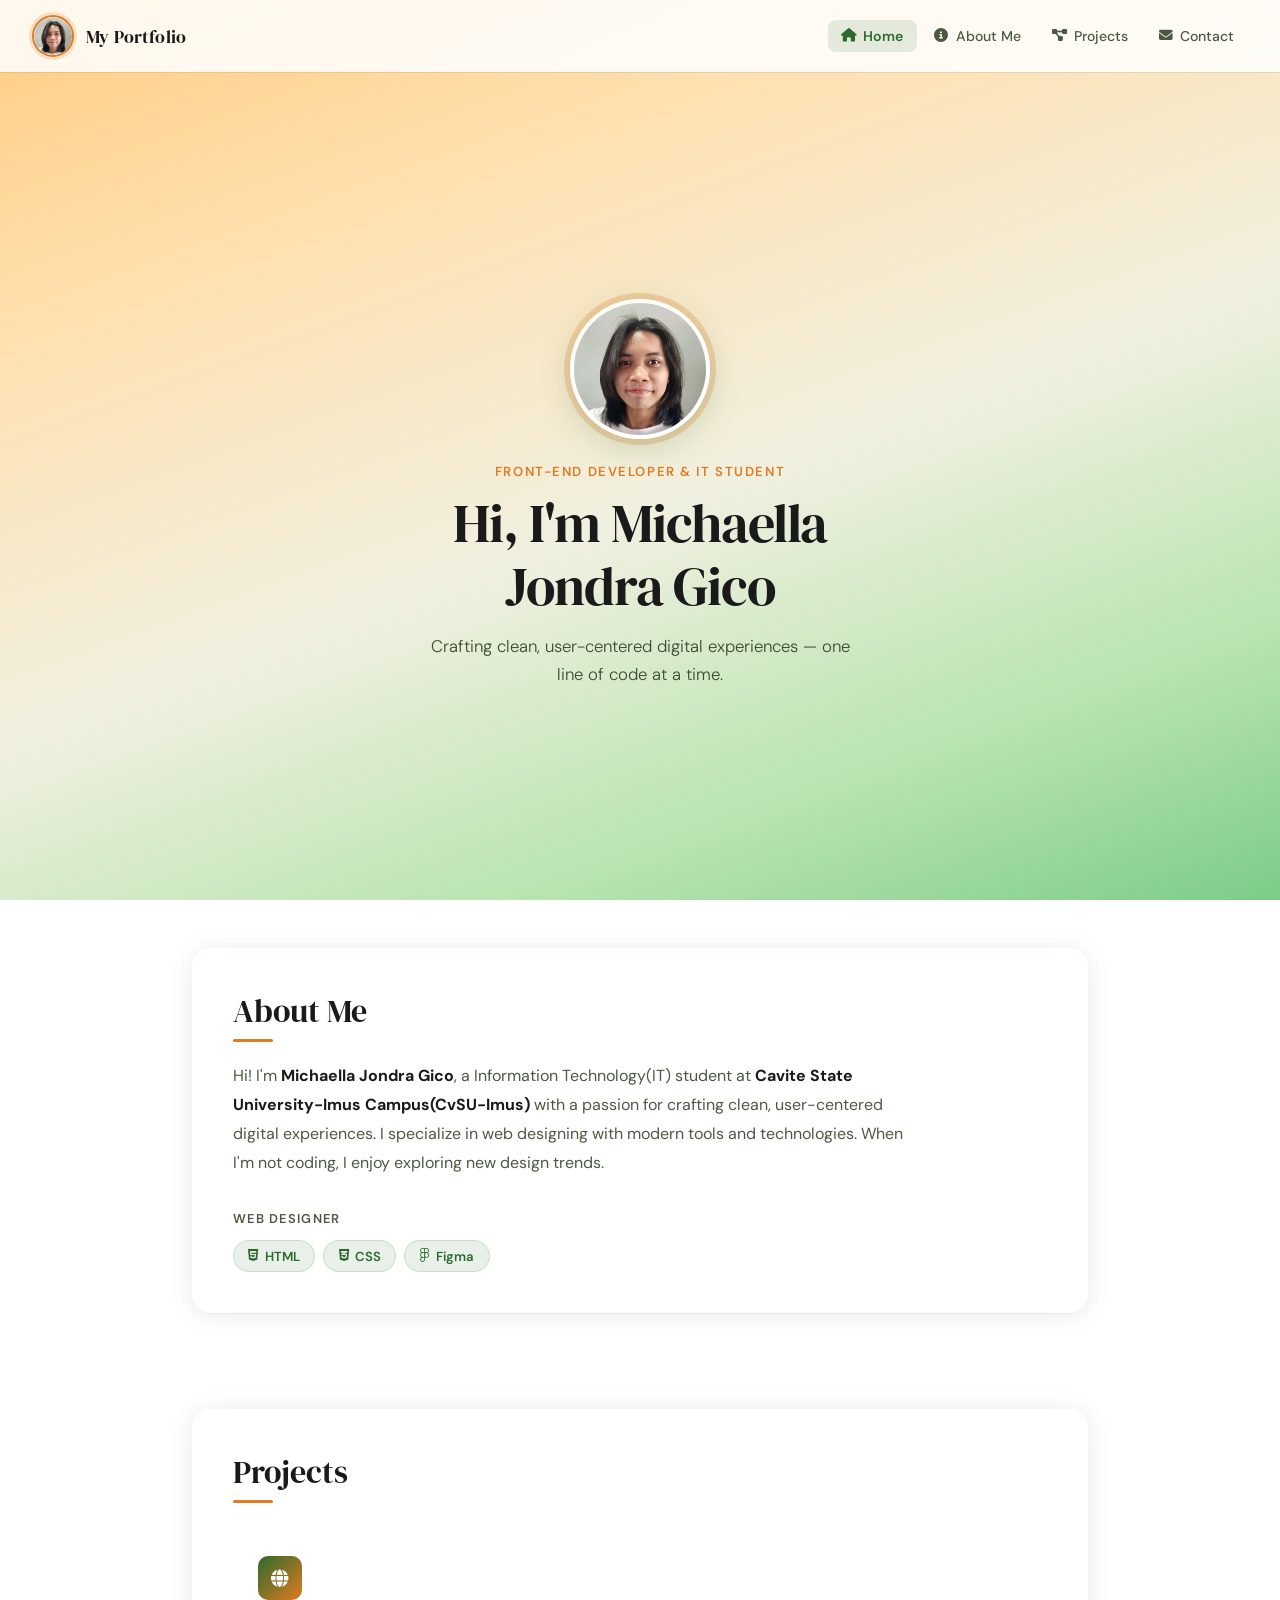
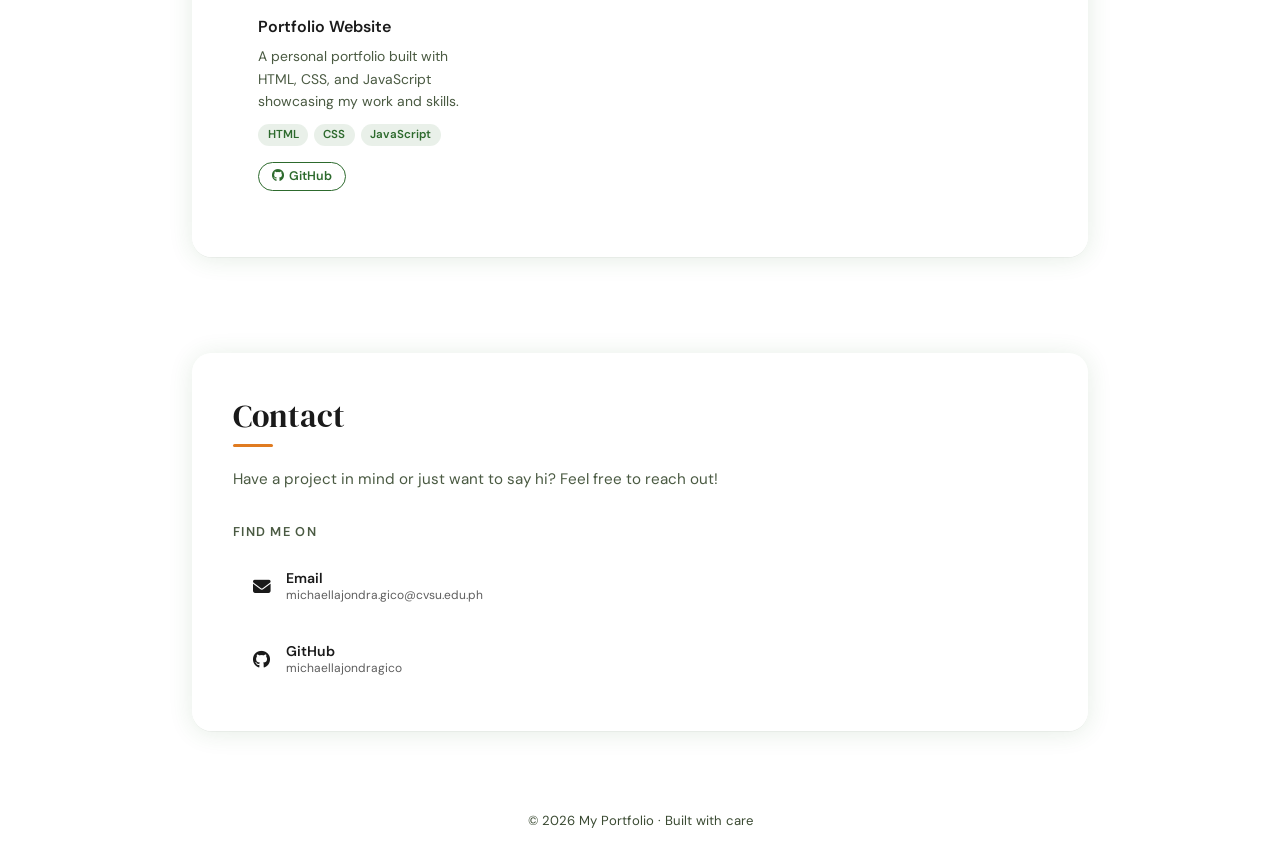
==== commit e1a29bc4: "fixed nav-bar" ====
--- a/Gico/Portfolio.html
+++ b/Gico/Portfolio.html
@@ -136,5 +136,6 @@
   <footer>
     &copy; 2026 My Portfolio · Built with care
   </footer>
+  <script src="script.js"></script>
 </body>
 </html>
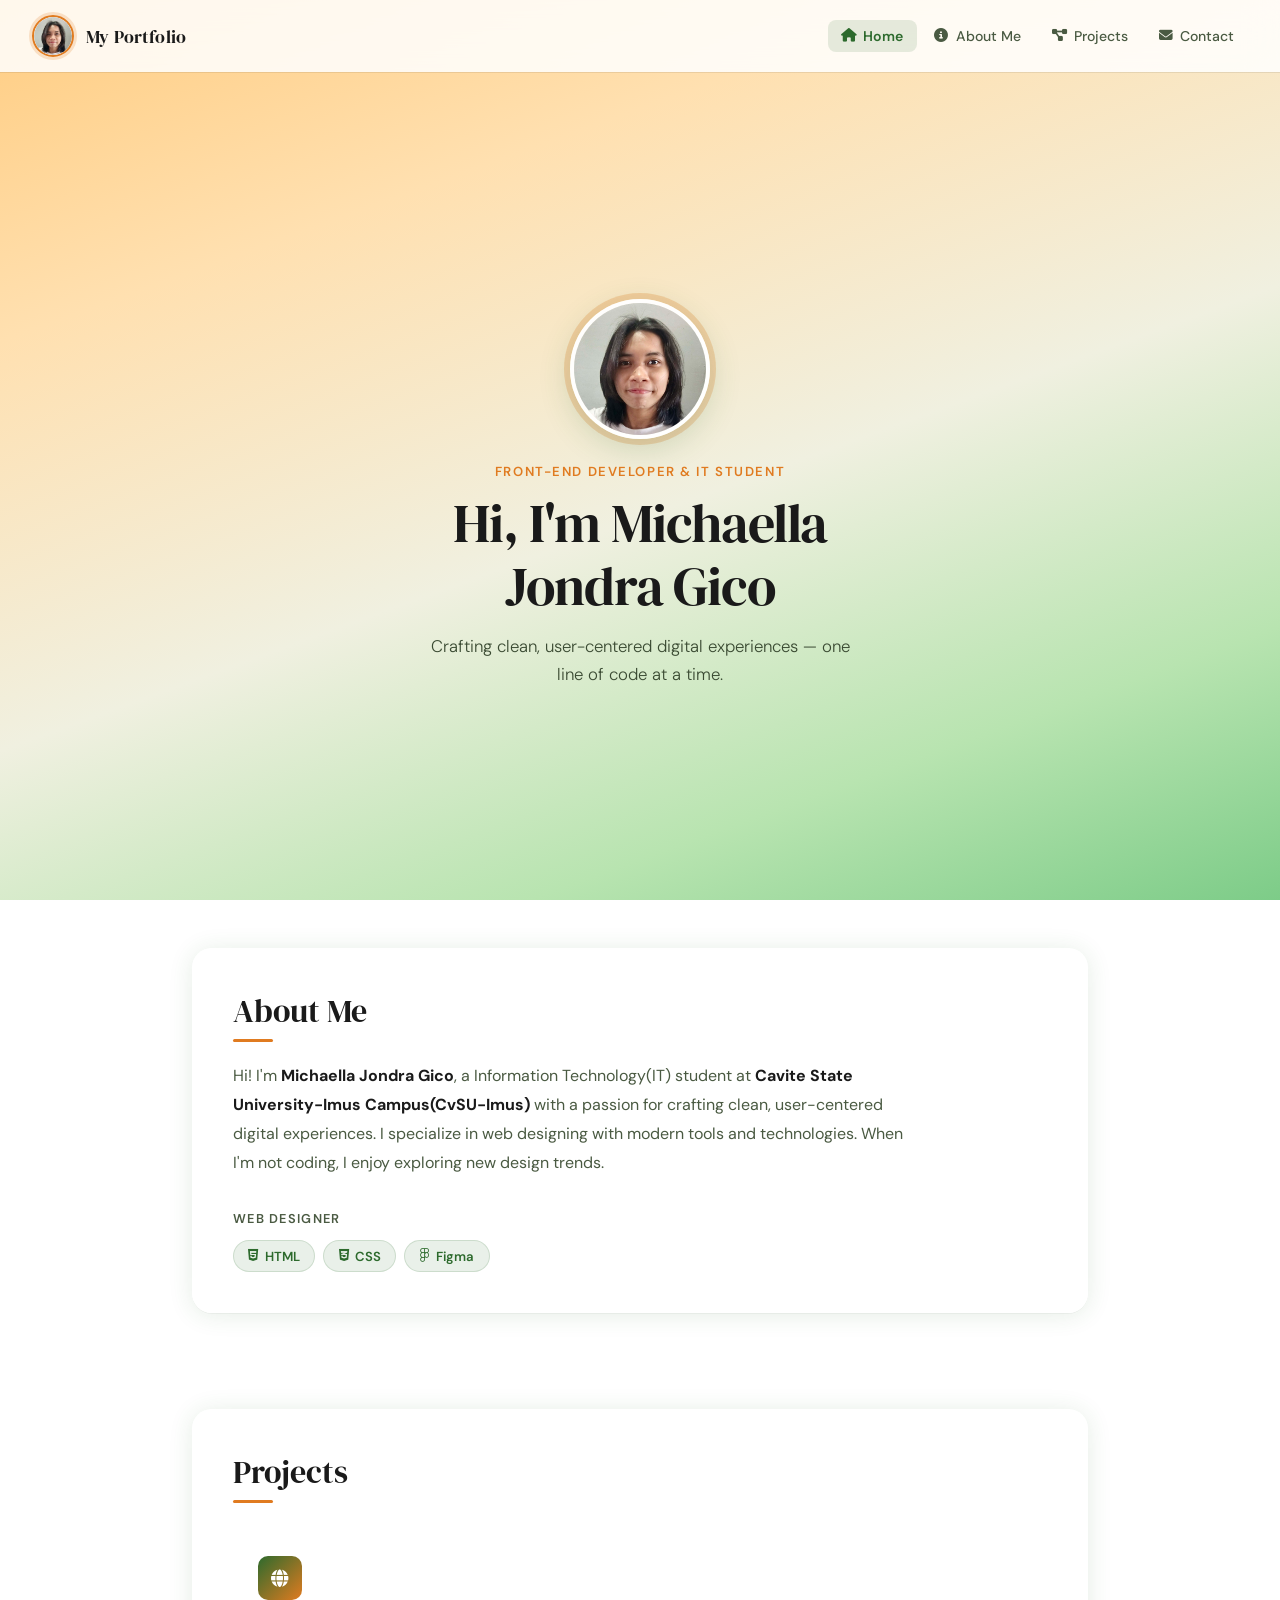
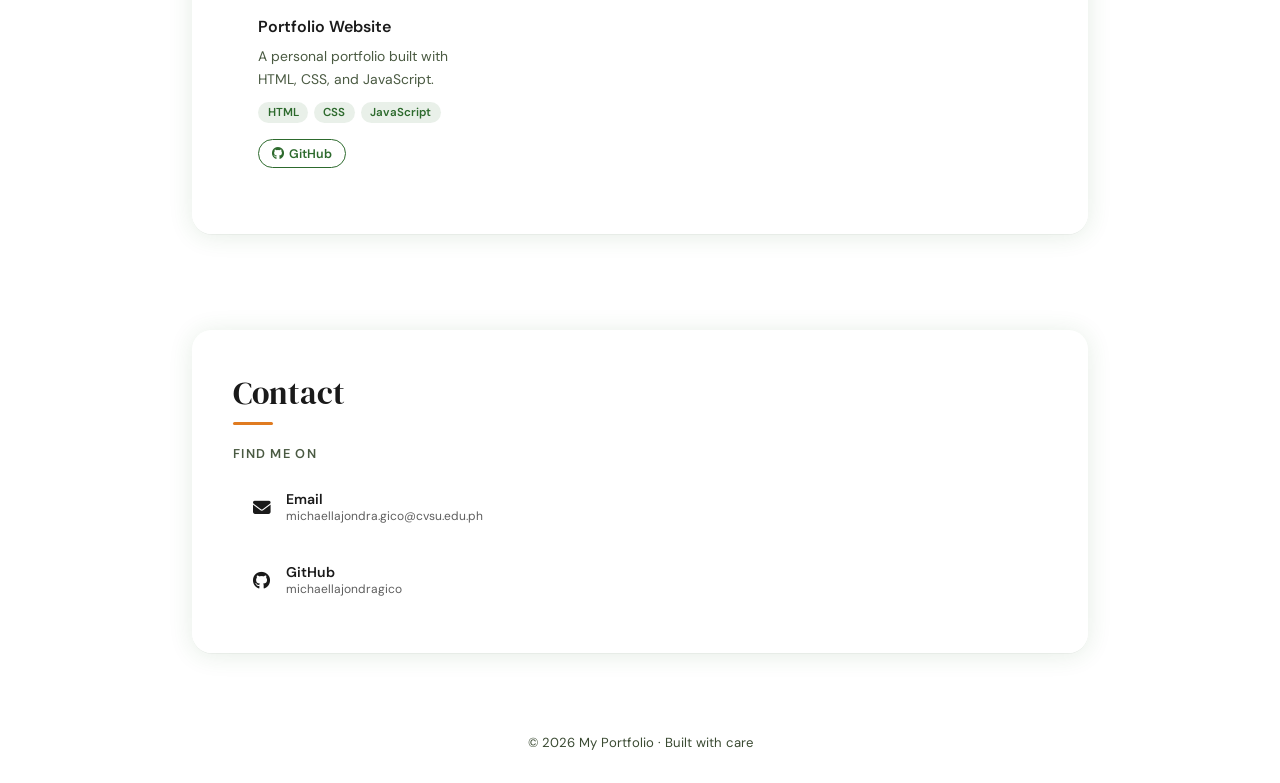
==== commit f4c0cb8d: "small update" ====
--- a/Gico/Portfolio.html
+++ b/Gico/Portfolio.html
@@ -77,7 +77,7 @@
           <div class="project-card">
             <div class="project-icon"><i class="fa-solid fa-globe"></i></div>
             <h3>Portfolio Website</h3>
-            <p>A personal portfolio built with HTML, CSS, and JavaScript showcasing my work and skills.</p>
+            <p>A personal portfolio built with HTML, CSS, and JavaScript.</p>
             <!-- Tech stack tags -->
             <div class="project-tags">
               <span>HTML</span><span>CSS</span><span>JavaScript</span>
@@ -98,7 +98,6 @@
       <div class="section-card">
 
         <h2>Contact</h2>
-        <p class="contact-intro">Have a project in mind or just want to say hi? Feel free to reach out!</p>
 
         <div class="contact-grid">
 
